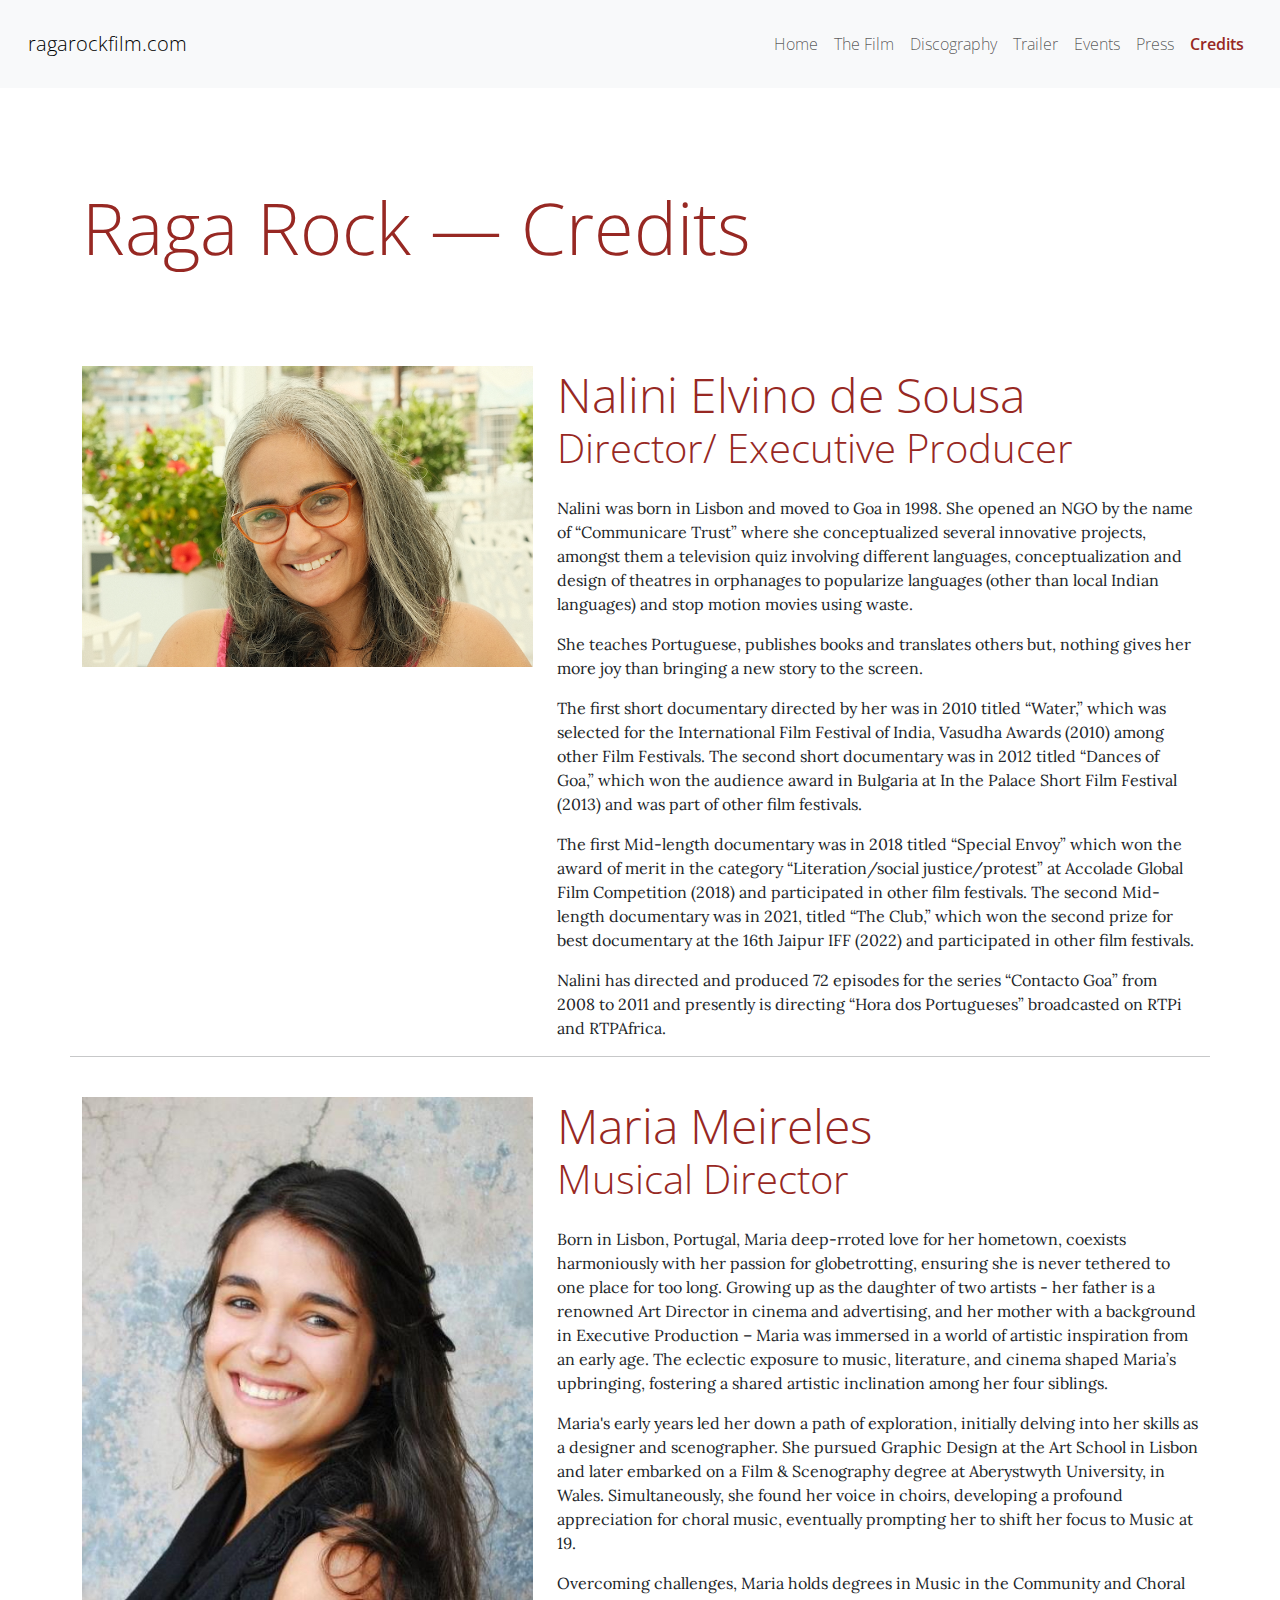
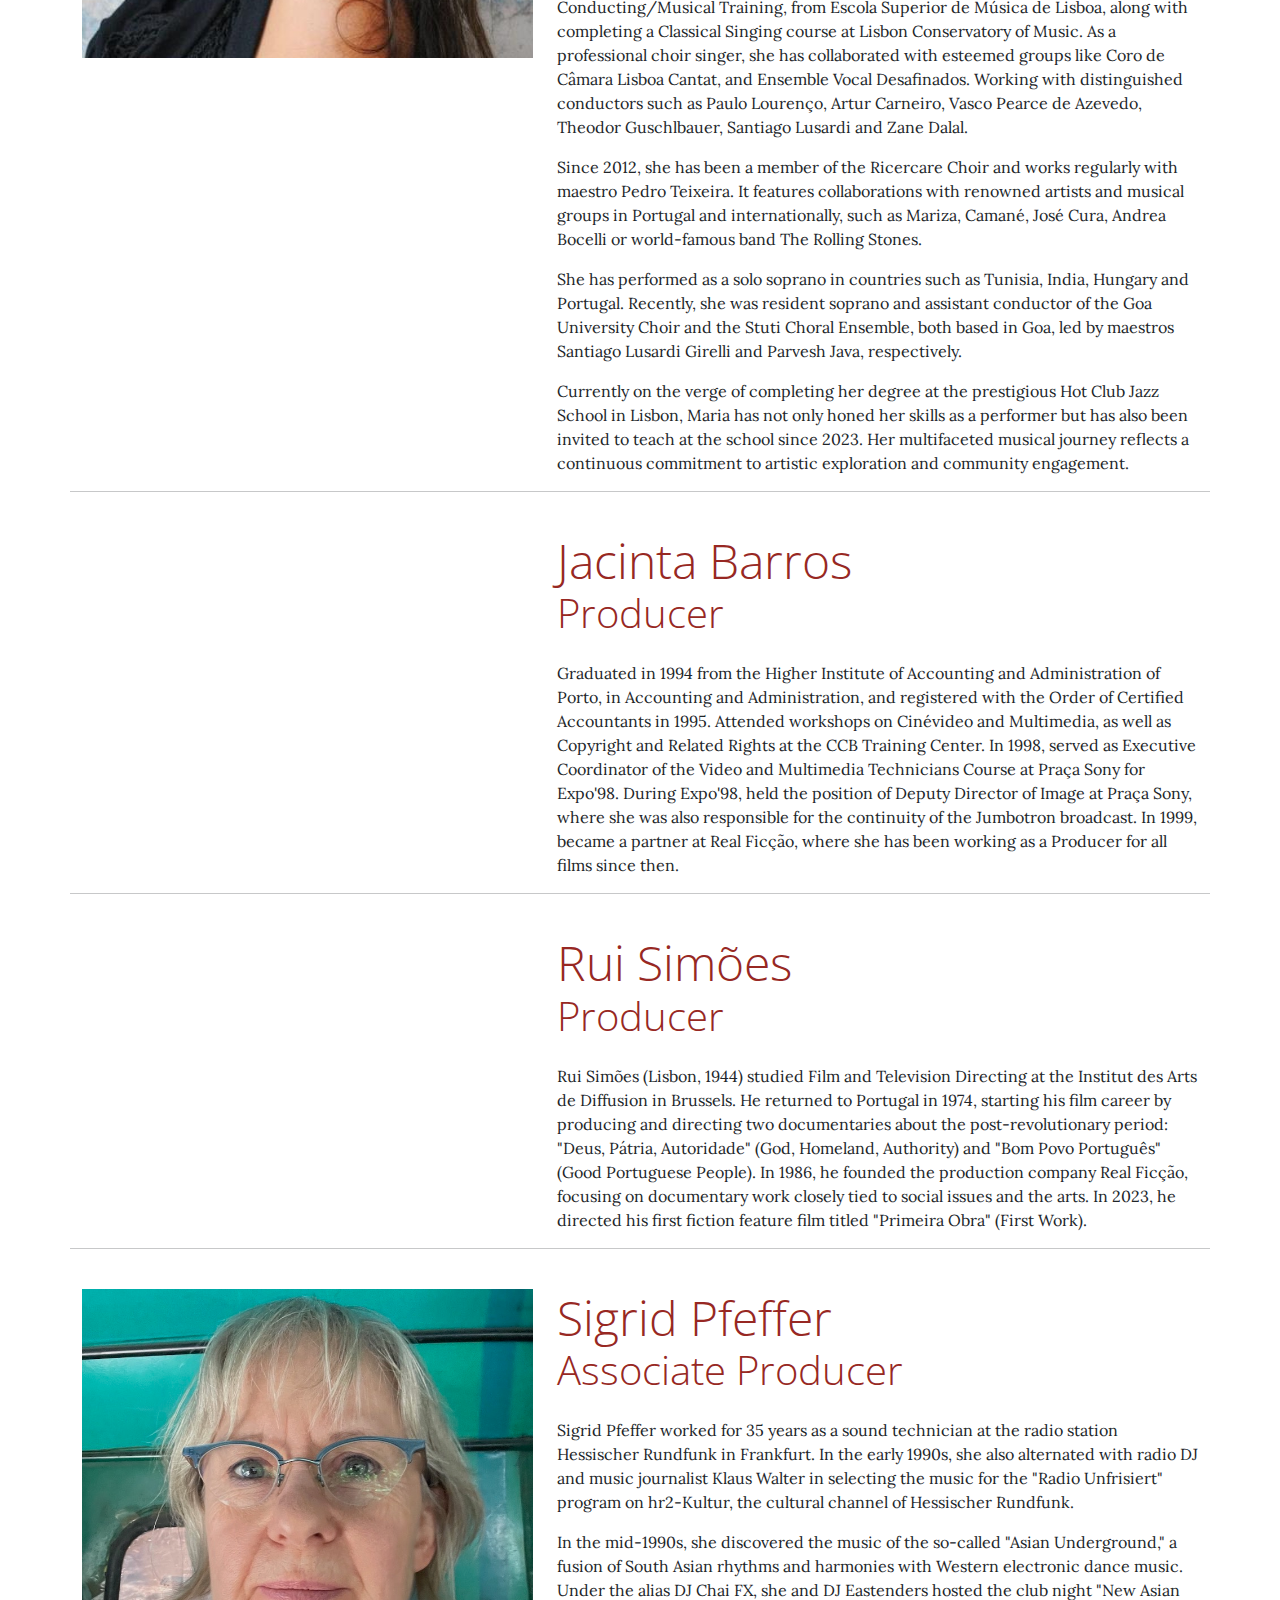
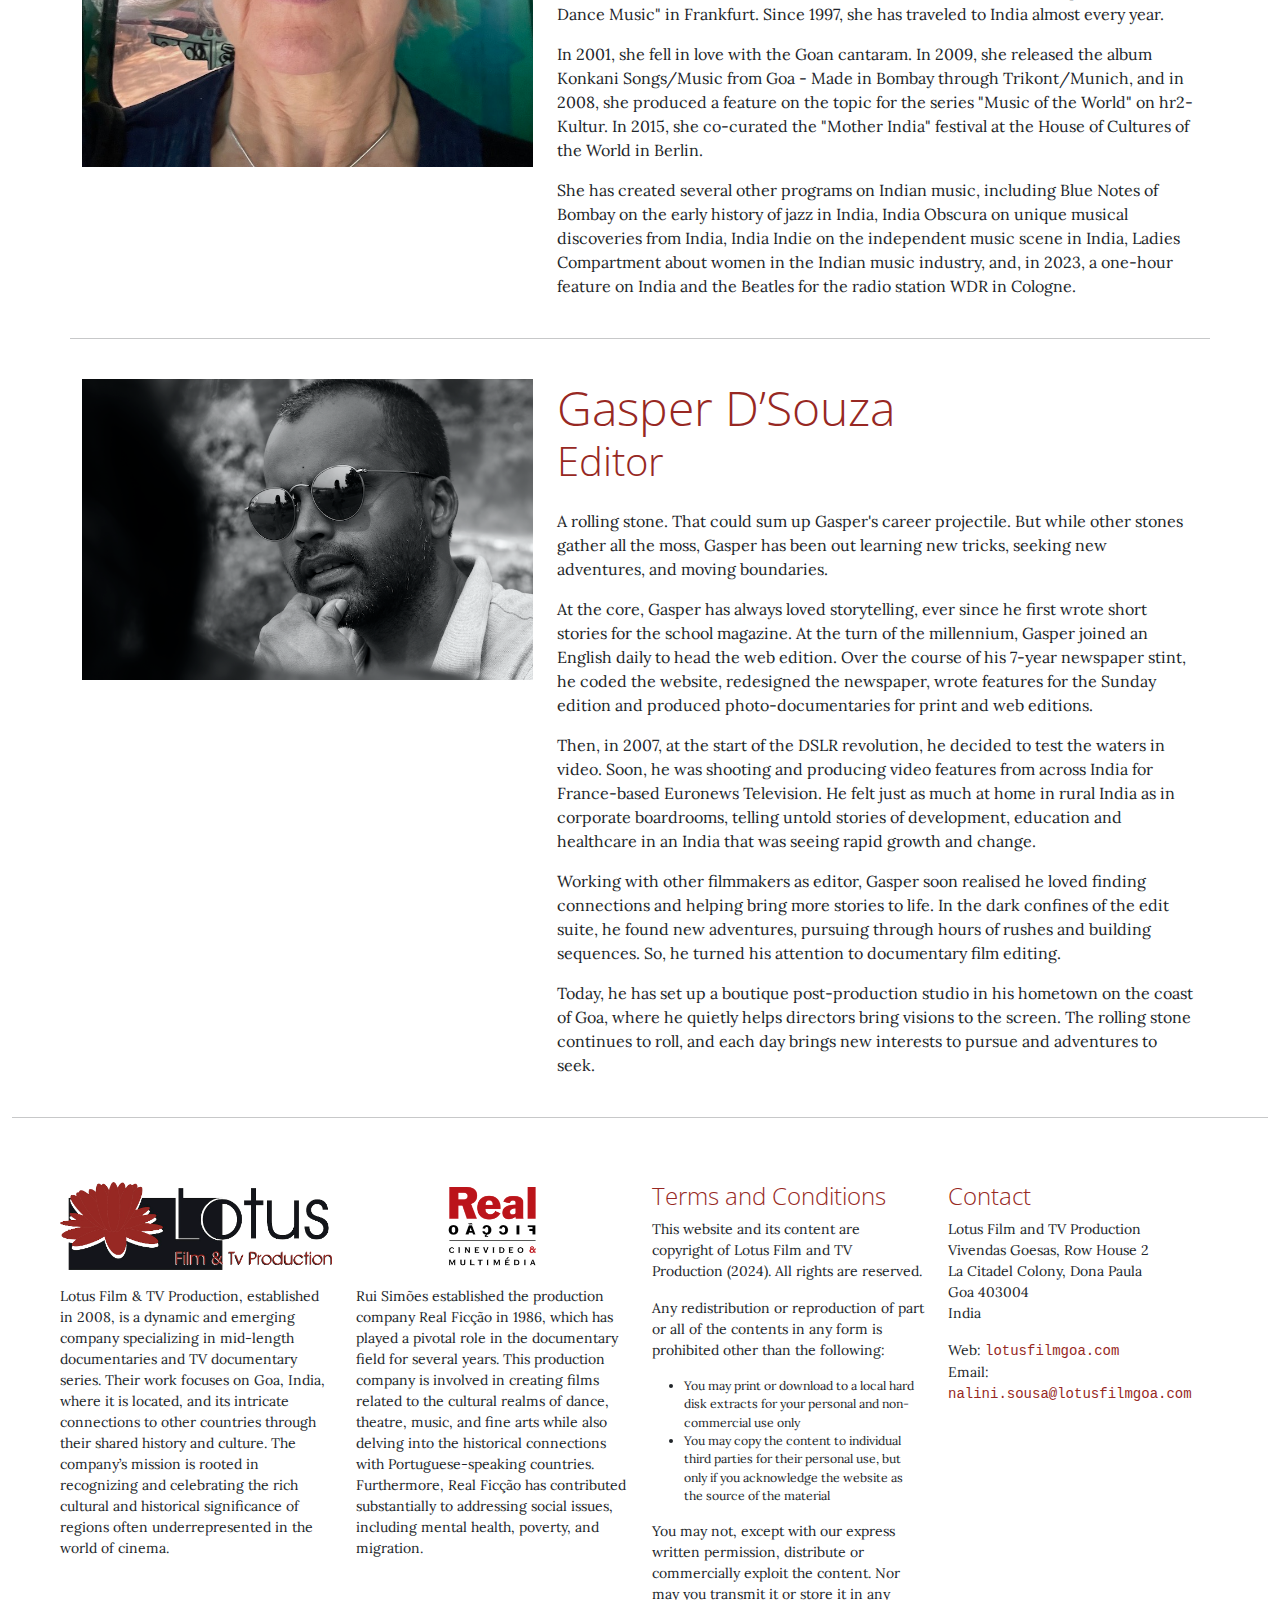
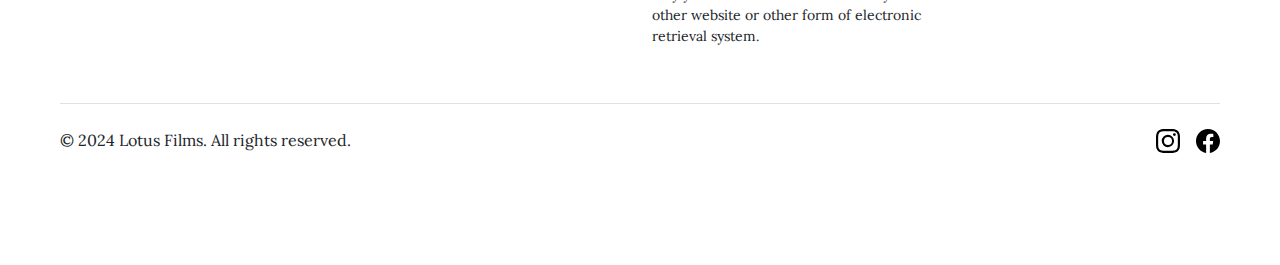
==== credits.html @ 9b689518 "Initial Commit" ====
<!doctype html>
<html lang="en" data-bs-theme="auto">
    <head>
        <meta charset="utf-8" />
        <meta name="viewport" content="width=device-width, initial-scale=1" />
        <meta name="description" content="" />
        <meta name="author" content="Lotus Films, Goa" />
        <title>Raga Rock | Raga Rock - Credits</title>
        <link href="css/bootstrap.min.css" rel="stylesheet" />
        <link rel="preconnect" href="https://fonts.googleapis.com" />
        <link rel="preconnect" href="https://fonts.gstatic.com" crossorigin />
        <link
            href="https://fonts.googleapis.com/css2?family=Bevan&family=EB+Garamond:ital,wght@0,400..800;1,400..800&family=Lora:ital,wght@0,400..700;1,400..700&family=Open+Sans:ital,wght@0,300..800;1,300..800&display=swap"
            rel="stylesheet"
        />
        <link href="css/fonts.css" rel="stylesheet" />
    </head>
    <body>
        <main>
            <nav class="navbar navbar-expand-lg bg-body-tertiary open-sans">
                <div class="container-fluid my-3 mx-3">
                    <a class="navbar-brand" href="#">ragarockfilm.com</a>
                    <button
                        class="navbar-toggler"
                        type="button"
                        data-bs-toggle="collapse"
                        data-bs-target="#navbarSupportedContent"
                        aria-controls="navbarSupportedContent"
                        aria-expanded="false"
                        aria-label="Toggle navigation"
                    >
                        <span class="navbar-toggler-icon"></span>
                    </button>
                    <div
                        class="collapse navbar-collapse"
                        id="navbarSupportedContent"
                    >
                        <ul class="navbar-nav ms-auto mb-2 mb-lg-0">
                            <li class="nav-item">
                                <a
                                    href="index.html"
                                    class="nav-link"
                                    aria-content="page"
                                    >Home</a
                                >
                            </li>
                            <li class="nav-item">
                                <a href="thefilm.html" class="nav-link"
                                    >The Film</a
                                >
                            </li>
                            <li class="nav-item">
                                <a href="discography.html" class="nav-link"
                                    >Discography</a
                                >
                            </li>

                            <li class="nav-item">
                                <a href="trailer.html" class="nav-link"
                                    >Trailer</a
                                >
                            </li>
                            <li class="nav-item">
                                <a href="events.html" class="nav-link"
                                    >Events</a
                                >
                            </li>
                            <li class="nav-item">
                                <a href="press.html" class="nav-link">Press</a>
                            </li>
                            <li class="nav-item">
                                <a href="credits.html" class="nav-link active"
                                    >Credits</a
                                >
                            </li>
                        </ul>
                    </div>
                </div>
            </nav>
            <div class="container">
                <div class="row py-5">
                    <div class="display-2 open-sans py-5">
                        Raga Rock &mdash; Credits
                    </div>
                </div>
                <div class="row mb-4">
                    <div class="col-md-5">
                        <img src="img/nalini.png" class="img-fluid w-100" />
                    </div>
                    <div class="col-md-7">
                        <div class="display-5 open-sans">
                            Nalini Elvino de Sousa
                        </div>
                        <div class="display-6 open-sans pb-4">
                            Director/ Executive Producer
                        </div>
                        <p>
                            Nalini was born in Lisbon and moved to Goa in 1998.
                            She opened an NGO by the name of “Communicare Trust”
                            where she conceptualized several innovative
                            projects, amongst them a television quiz involving
                            different languages, conceptualization and design of
                            theatres in orphanages to popularize languages
                            (other than local Indian languages) and stop motion
                            movies using waste. 
                        </p>
                        <p>
                            She teaches Portuguese, publishes books and
                            translates others but, nothing gives her more joy
                            than bringing a new story to the screen.
                        </p>
                        <p>
                            The first short documentary directed by her was in
                            2010 titled “Water,” which was selected for the
                            International Film Festival of India, Vasudha Awards
                            (2010) among other Film Festivals. The second short
                            documentary was in 2012 titled “Dances of Goa,”
                            which won the audience award in Bulgaria at In the
                            Palace Short Film Festival (2013) and was part of
                            other film festivals.
                        </p>
                        <p>
                            The first Mid-length documentary was in 2018 titled
                            “Special Envoy” which won the award of merit in the
                            category “Literation/social justice/protest” at
                            Accolade Global Film Competition (2018) and
                            participated in other film festivals. The second
                            Mid-length documentary was in 2021, titled “The
                            Club,” which won the second prize for best
                            documentary at the 16th Jaipur IFF (2022) and
                            participated in other film festivals.
                        </p>
                        <p>
                            Nalini has directed and produced 72 episodes for the
                            series “Contacto Goa” from 2008 to 2011 and
                            presently is directing “Hora dos Portugueses”
                            broadcasted on RTPi and RTPAfrica.
                        </p>
                    </div>
                    <hr />
                </div>
                <div class="row mb-4">
                    <div class="col-md-5">
                        <img src="img/maria.png" class="img-fluid w-100" />
                    </div>
                    <div class="col-md-7">
                        <div class="display-5 open-sans">Maria Meireles</div>
                        <div class="display-6 open-sans pb-4">
                            Musical Director
                        </div>
                        <p>
                            Born in Lisbon, Portugal, Maria deep-rroted love for
                            her hometown, coexists harmoniously with her passion
                            for globetrotting, ensuring she is never tethered to
                            one place for too long. Growing up as the daughter
                            of two artists - her father is a renowned Art
                            Director in cinema and advertising, and her mother
                            with a background in Executive Production – Maria
                            was immersed in a world of artistic inspiration from
                            an early age. The eclectic exposure to music,
                            literature, and cinema shaped Maria’s upbringing,
                            fostering a shared artistic inclination among her
                            four siblings.
                        </p>
                        <p>
                            Maria's early years led her down a path of
                            exploration, initially delving into her skills as a
                            designer and scenographer. She pursued Graphic
                            Design at the Art School in Lisbon and later
                            embarked on a Film & Scenography degree at
                            Aberystwyth University, in Wales. Simultaneously,
                            she found her voice in choirs, developing a profound
                            appreciation for choral music, eventually prompting
                            her to shift her focus to Music at 19.
                        </p>
                        <p>
                            Overcoming challenges, Maria holds degrees in Music
                            in the Community and Choral Conducting/Musical
                            Training, from Escola Superior de Música de Lisboa,
                            along with completing a Classical Singing course at
                            Lisbon Conservatory of Music. As a professional
                            choir singer, she has collaborated with esteemed
                            groups like Coro de Câmara Lisboa Cantat, and
                            Ensemble Vocal Desafinados. Working with
                            distinguished conductors such as Paulo Lourenço,
                            Artur Carneiro, Vasco Pearce de Azevedo, Theodor
                            Guschlbauer, Santiago Lusardi and Zane Dalal.
                        </p>
                        <p>
                            Since 2012, she has been a member of the Ricercare
                            Choir and works regularly with maestro Pedro
                            Teixeira. It features collaborations with renowned
                            artists and musical groups in Portugal and
                            internationally, such as Mariza, Camané, José Cura,
                            Andrea Bocelli or world-famous band The Rolling
                            Stones.
                        </p>
                        <p>
                            She has performed as a solo soprano in countries
                            such as Tunisia, India, Hungary and Portugal.
                            Recently, she was resident soprano and assistant
                            conductor of the Goa University Choir and the Stuti
                            Choral Ensemble, both based in Goa, led by maestros
                            Santiago Lusardi Girelli and Parvesh Java,
                            respectively.
                        </p>
                        <p>
                            Currently on the verge of completing her degree at
                            the prestigious Hot Club Jazz School in Lisbon,
                            Maria has not only honed her skills as a performer
                            but has also been invited to teach at the school
                            since 2023. Her multifaceted musical journey
                            reflects a continuous commitment to artistic
                            exploration and community engagement.
                        </p>
                    </div>
                    <hr />
                </div>
                <div class="row mb-4">
                    <div class="col-md-5"></div>
                    <div class="col-md-7">
                        <div class="display-5 open-sans">Jacinta Barros</div>
                        <div class="display-6 open-sans pb-4">Producer</div>
                        <p>
                            Graduated in 1994 from the Higher Institute of
                            Accounting and Administration of Porto, in
                            Accounting and Administration, and registered with
                            the Order of Certified Accountants in 1995. Attended
                            workshops on Cinévideo and Multimedia, as well as
                            Copyright and Related Rights at the CCB Training
                            Center. In 1998, served as Executive Coordinator of
                            the Video and Multimedia Technicians Course at Praça
                            Sony for Expo'98. During Expo'98, held the position
                            of Deputy Director of Image at Praça Sony, where she
                            was also responsible for the continuity of the
                            Jumbotron broadcast. In 1999, became a partner at
                            Real Ficção, where she has been working as a
                            Producer for all films since then.
                        </p>
                    </div>
                    <hr />
                </div>
                <div class="row mb-4">
                    <div class="col-md-5"></div>
                    <div class="col-md-7">
                        <div class="display-5 open-sans">Rui Simões</div>
                        <div class="display-6 open-sans pb-4">Producer</div>
                        <p>
                            Rui Simões (Lisbon, 1944) studied Film and
                            Television Directing at the Institut des Arts de
                            Diffusion in Brussels. He returned to Portugal in
                            1974, starting his film career by producing and
                            directing two documentaries about the
                            post-revolutionary period: "Deus, Pátria,
                            Autoridade" (God, Homeland, Authority) and "Bom Povo
                            Português" (Good Portuguese People). In 1986, he
                            founded the production company Real Ficção, focusing
                            on documentary work closely tied to social issues
                            and the arts. In 2023, he directed his first fiction
                            feature film titled "Primeira Obra" (First Work).
                        </p>
                    </div>
                    <hr />
                </div>
                <div class="row mb-4">
                    <div class="col-md-5">
                        <img src="img/sigrid.jpg" class="img-fluid w-100" />
                    </div>
                    <div class="col-md-7">
                        <div class="display-5 open-sans">Sigrid Pfeffer</div>
                        <div class="display-6 open-sans pb-4">
                            Associate Producer
                        </div>
                        <p>
                            Sigrid Pfeffer worked for 35 years as a sound
                            technician at the radio station Hessischer Rundfunk
                            in Frankfurt. In the early 1990s, she also
                            alternated with radio DJ and music journalist Klaus
                            Walter in selecting the music for the &quot;Radio
                            Unfrisiert&quot; program on hr2-Kultur, the cultural
                            channel of Hessischer Rundfunk.
                        </p>
                        <p>
                            In the mid-1990s, she discovered the music of the
                            so-called &quot;Asian Underground,&quot; a fusion of
                            South Asian rhythms and harmonies with Western
                            electronic dance music. Under the alias DJ Chai FX,
                            she and DJ Eastenders hosted the club night
                            &quot;New Asian Dance Music&quot; in Frankfurt.
                            Since 1997, she has traveled to India almost every
                            year.
                        </p>
                        <p>
                            In 2001, she fell in love with the Goan cantaram. In
                            2009, she released the album Konkani Songs/Music
                            from Goa - Made in Bombay through Trikont/Munich,
                            and in 2008, she produced a feature on the topic for
                            the series &quot;Music of the World&quot; on
                            hr2-Kultur. In 2015, she co-curated the &quot;Mother
                            India&quot; festival at the House of Cultures of the
                            World in Berlin.
                        </p>
                        <p>
                            She has created several other programs on Indian
                            music, including Blue Notes of Bombay on the early
                            history of jazz in India, India Obscura on unique
                            musical discoveries from India, India Indie on the
                            independent music scene in India, Ladies Compartment
                            about women in the Indian music industry, and, in
                            2023, a one-hour feature on India and the Beatles
                            for the radio station WDR in Cologne.
                        </p>
                    </div>
                    <hr class="mt-4" />
                </div>
                <div class="row mb-4">
                    <div class="col-md-5">
                        <img src="img/gasper.png" class="img-fluid w-100" />
                    </div>
                    <div class="col-md-7">
                        <div class="display-5 open-sans">Gasper D’Souza</div>
                        <div class="display-6 open-sans pb-4">Editor</div>
                        <p>
                            A rolling stone. That could sum up Gasper's career
                            projectile. But while other stones gather all the
                            moss, Gasper has been out learning new tricks,
                            seeking new adventures, and moving boundaries.
                        </p>
                        <p>
                            At the core, Gasper has always loved storytelling,
                            ever since he first wrote short stories for the
                            school magazine. At the turn of the millennium,
                            Gasper joined an English daily to head the web
                            edition. Over the course of his 7-year newspaper
                            stint, he coded the website, redesigned the
                            newspaper, wrote features for the Sunday edition and
                            produced photo-documentaries for print and web
                            editions.
                        </p>
                        <p>
                            Then, in 2007, at the start of the DSLR revolution,
                            he decided to test the waters in video. Soon, he was
                            shooting and producing video features from across
                            India for France-based Euronews Television. He felt
                            just as much at home in rural India as in corporate
                            boardrooms, telling untold stories of development,
                            education and healthcare in an India that was seeing
                            rapid growth and change.
                        </p>
                        <p>
                            Working with other filmmakers as editor, Gasper soon
                            realised he loved finding connections and helping
                            bring more stories to life. In the dark confines of
                            the edit suite, he found new adventures, pursuing
                            through hours of rushes and building sequences. So,
                            he turned his attention to documentary film editing.
                        </p>
                        <p>
                            Today, he has set up a boutique post-production
                            studio in his hometown on the coast of Goa, where he
                            quietly helps directors bring visions to the screen.
                            The rolling stone continues to roll, and each day
                            brings new interests to pursue and adventures to
                            seek.
                        </p>
                    </div>
                </div>
            </div>
            <div class="container-fluid">
                <hr />
                <footer class="py-5 px-5">
                    <div class="row small">
                        <div class="col-md-3 mb-3">
                            <img
                                class="img-fluid w-100 mb-3"
                                src="img/lotus-logo.png"
                            />
                            <p class="lora">
                                Lotus Film & TV Production, established in 2008,
                                is a dynamic and emerging company specializing
                                in mid-length documentaries and TV documentary
                                series. Their work focuses on Goa, India, where
                                it is located, and its intricate connections to
                                other countries through their shared history and
                                culture. The company’s mission is rooted in
                                recognizing and celebrating the rich cultural
                                and historical significance of regions often
                                underrepresented in the world of cinema.
                            </p>
                        </div>
                        <div class="col-md-3 mb-3">
                            <img
                                class="img-fluid w-100 mb-3"
                                src="img/realficcao.png"
                            />
                            <p class="lora">
                                Rui Simões established the production company
                                Real Ficção in 1986, which has played a pivotal
                                role in the documentary field for several years.
                                This production company is involved in creating
                                films related to the cultural realms of dance,
                                theatre, music, and fine arts while also delving
                                into the historical connections with
                                Portuguese-speaking countries. Furthermore, Real
                                Ficção has contributed substantially to
                                addressing social issues, including mental
                                health, poverty, and migration.
                            </p>
                        </div>
                        <div class="col-md-3 mb-3">
                            <h4 class="open-sans">Terms and Conditions</h4>
                            <p>
                                This website and its content are copyright of
                                Lotus Film and TV Production (2024). All rights
                                are reserved.
                            </p>
                            <p>
                                Any redistribution or reproduction of part or
                                all of the contents in any form is prohibited
                                other than the following:
                            </p>
                            <ul class="lora small">
                                <li>
                                    You may print or download to a local hard
                                    disk extracts for your personal and
                                    non-commercial use only
                                </li>
                                <li>
                                    You may copy the content to individual third
                                    parties for their personal use, but only if
                                    you acknowledge the website as the source of
                                    the material
                                </li>
                            </ul>
                            <p>
                                You may not, except with our express written
                                permission, distribute or commercially exploit
                                the content. Nor may you transmit it or store it
                                in any other website or other form of electronic
                                retrieval system.
                            </p>
                        </div>
                        <div class="col-md-3 mb-3">
                            <h4 class="open-sans">Contact</h4>
                            <p>
                                Lotus Film and TV Production<br />
                                Vivendas Goesas, Row House 2<br />
                                La Citadel Colony, Dona Paula<br />
                                Goa 403004<br />
                                India
                            </p>
                            <p>
                                Web:
                                <a
                                    href="https://lotusfilmgoa.com"
                                    target="_blank"
                                >
                                    <tt>lotusfilmgoa.com</tt> </a
                                ><br />
                                Email:
                                <a
                                    href="mailto:nalini.sousa@lotusfilmgoa.com"
                                    target="_blank"
                                    ><tt>nalini.sousa@lotusfilmgoa.com</tt></a
                                >
                            </p>
                        </div>
                    </div>

                    <div
                        class="d-flex flex-column flex-sm-row justify-content-between py-4 my-4 border-top"
                    >
                        <svg xmlns="http://www.w3.org/2000/svg" class="d-none">
                            <symbol id="bootstrap" viewBox="0 0 118 94">
                                <title>Bootstrap</title>
                                <path
                                    fill-rule="evenodd"
                                    clip-rule="evenodd"
                                    d="M24.509 0c-6.733 0-11.715 5.893-11.492 12.284.214 6.14-.064 14.092-2.066 20.577C8.943 39.365 5.547 43.485 0 44.014v5.972c5.547.529 8.943 4.649 10.951 11.153 2.002 6.485 2.28 14.437 2.066 20.577C12.794 88.106 17.776 94 24.51 94H93.5c6.733 0 11.714-5.893 11.491-12.284-.214-6.14.064-14.092 2.066-20.577 2.009-6.504 5.396-10.624 10.943-11.153v-5.972c-5.547-.529-8.934-4.649-10.943-11.153-2.002-6.484-2.28-14.437-2.066-20.577C105.214 5.894 100.233 0 93.5 0H24.508zM80 57.863C80 66.663 73.436 72 62.543 72H44a2 2 0 01-2-2V24a2 2 0 012-2h18.437c9.083 0 15.044 4.92 15.044 12.474 0 5.302-4.01 10.049-9.119 10.88v.277C75.317 46.394 80 51.21 80 57.863zM60.521 28.34H49.948v14.934h8.905c6.884 0 10.68-2.772 10.68-7.727 0-4.643-3.264-7.207-9.012-7.207zM49.948 49.2v16.458H60.91c7.167 0 10.964-2.876 10.964-8.281 0-5.406-3.903-8.178-11.425-8.178H49.948z"
                                ></path>
                            </symbol>
                            <symbol id="facebook" viewBox="0 0 16 16">
                                <path
                                    d="M16 8.049c0-4.446-3.582-8.05-8-8.05C3.58 0-.002 3.603-.002 8.05c0 4.017 2.926 7.347 6.75 7.951v-5.625h-2.03V8.05H6.75V6.275c0-2.017 1.195-3.131 3.022-3.131.876 0 1.791.157 1.791.157v1.98h-1.009c-.993 0-1.303.621-1.303 1.258v1.51h2.218l-.354 2.326H9.25V16c3.824-.604 6.75-3.934 6.75-7.951z"
                                />
                            </symbol>
                            <symbol id="instagram" viewBox="0 0 16 16">
                                <path
                                    d="M8 0C5.829 0 5.556.01 4.703.048 3.85.088 3.269.222 2.76.42a3.917 3.917 0 0 0-1.417.923A3.927 3.927 0 0 0 .42 2.76C.222 3.268.087 3.85.048 4.7.01 5.555 0 5.827 0 8.001c0 2.172.01 2.444.048 3.297.04.852.174 1.433.372 1.942.205.526.478.972.923 1.417.444.445.89.719 1.416.923.51.198 1.09.333 1.942.372C5.555 15.99 5.827 16 8 16s2.444-.01 3.298-.048c.851-.04 1.434-.174 1.943-.372a3.916 3.916 0 0 0 1.416-.923c.445-.445.718-.891.923-1.417.197-.509.332-1.09.372-1.942C15.99 10.445 16 10.173 16 8s-.01-2.445-.048-3.299c-.04-.851-.175-1.433-.372-1.941a3.926 3.926 0 0 0-.923-1.417A3.911 3.911 0 0 0 13.24.42c-.51-.198-1.092-.333-1.943-.372C10.443.01 10.172 0 7.998 0h.003zm-.717 1.442h.718c2.136 0 2.389.007 3.232.046.78.035 1.204.166 1.486.275.373.145.64.319.92.599.28.28.453.546.598.92.11.281.24.705.275 1.485.039.843.047 1.096.047 3.231s-.008 2.389-.047 3.232c-.035.78-.166 1.203-.275 1.485a2.47 2.47 0 0 1-.599.919c-.28.28-.546.453-.92.598-.28.11-.704.24-1.485.276-.843.038-1.096.047-3.232.047s-2.39-.009-3.233-.047c-.78-.036-1.203-.166-1.485-.276a2.478 2.478 0 0 1-.92-.598 2.48 2.48 0 0 1-.6-.92c-.109-.281-.24-.705-.275-1.485-.038-.843-.046-1.096-.046-3.233 0-2.136.008-2.388.046-3.231.036-.78.166-1.204.276-1.486.145-.373.319-.64.599-.92.28-.28.546-.453.92-.598.282-.11.705-.24 1.485-.276.738-.034 1.024-.044 2.515-.045v.002zm4.988 1.328a.96.96 0 1 0 0 1.92.96.96 0 0 0 0-1.92zm-4.27 1.122a4.109 4.109 0 1 0 0 8.217 4.109 4.109 0 0 0 0-8.217zm0 1.441a2.667 2.667 0 1 1 0 5.334 2.667 2.667 0 0 1 0-5.334z"
                                />
                            </symbol>
                        </svg>
                        <p>&copy; 2024 Lotus Films. All rights reserved.</p>
                        <ul class="list-unstyled d-flex">
                            <li class="ms-3">
                                <a class="link-body-emphasis" href="#"
                                    ><svg class="bi" width="24" height="24">
                                        <use xlink:href="#instagram" /></svg
                                ></a>
                            </li>
                            <li class="ms-3">
                                <a class="link-body-emphasis" href="#"
                                    ><svg class="bi" width="24" height="24">
                                        <use xlink:href="#facebook" /></svg
                                ></a>
                            </li>
                        </ul>
                    </div>
                </footer>
            </div>
        </main>
        <script src="js/bootstrap.bundle.min.js"></script>
    </body>
</html>
---- css/fonts.css ----
.bevan {
	font-family: "Bevan", serif;
	font-weight: 400;
	font-size: 80px;
	font-style: normal;
	color: #972823;
}

.open-sans {
	font-family: "Open Sans", sans-serif;
	font-optical-sizing: auto;
	font-weight: 300;
	font-style: normal;
	font-variation-settings: "wdth" 100;
}

.lora {
	font-family: "Lora", serif;
	font-optical-sizing: auto;
	font-weight: 400;
	font-style: normal;
}

p {
	font-family: "Lora", serif;
	font-optical-sizing: auto;
	font-weight: 400;
	font-style: normal;
}

.display-1, .display-2, .display-3, .display-4, .display-5, .display-6, h5.open-sans, h4.open-sans {
	color: #972823;
}

.navbar-nav li.nav-item a.active {
	color: #972823;
	font-weight: 600;
}

p a {
	text-decoration: none;
	color: #972823;
}
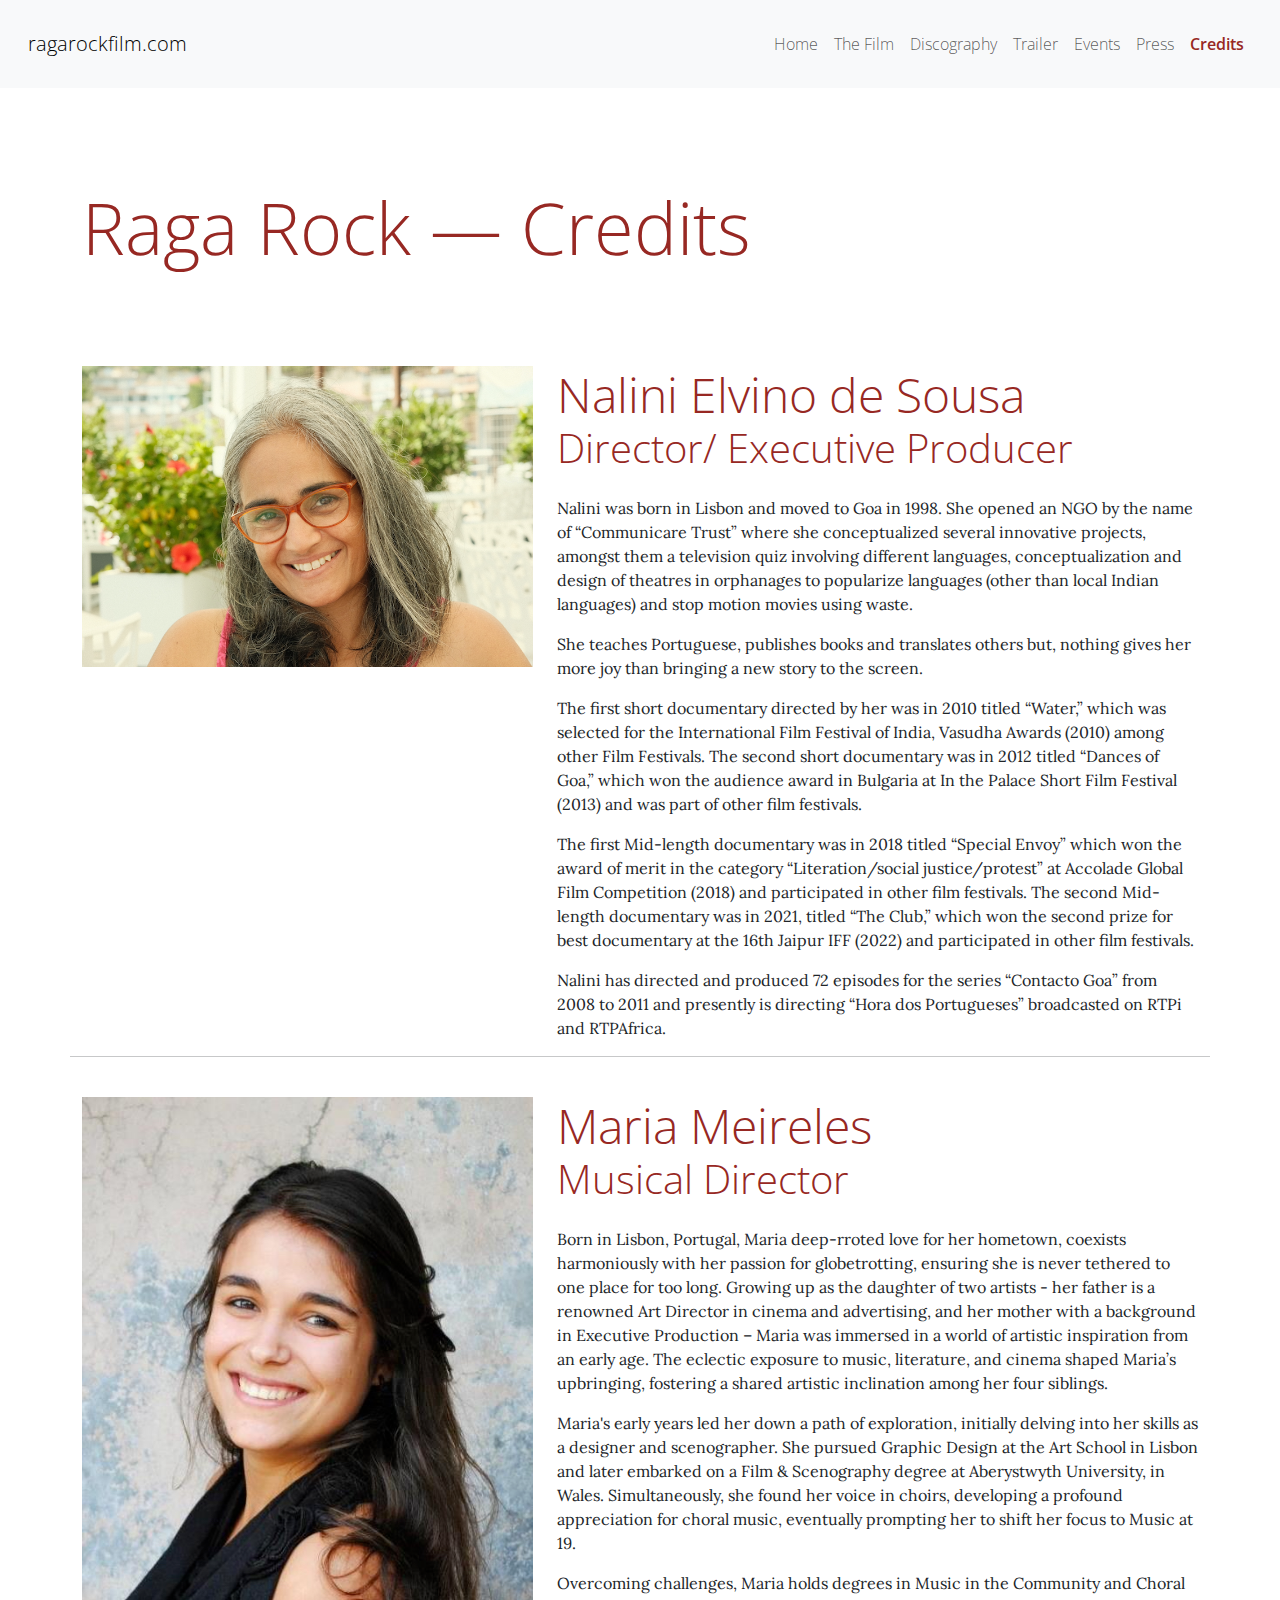
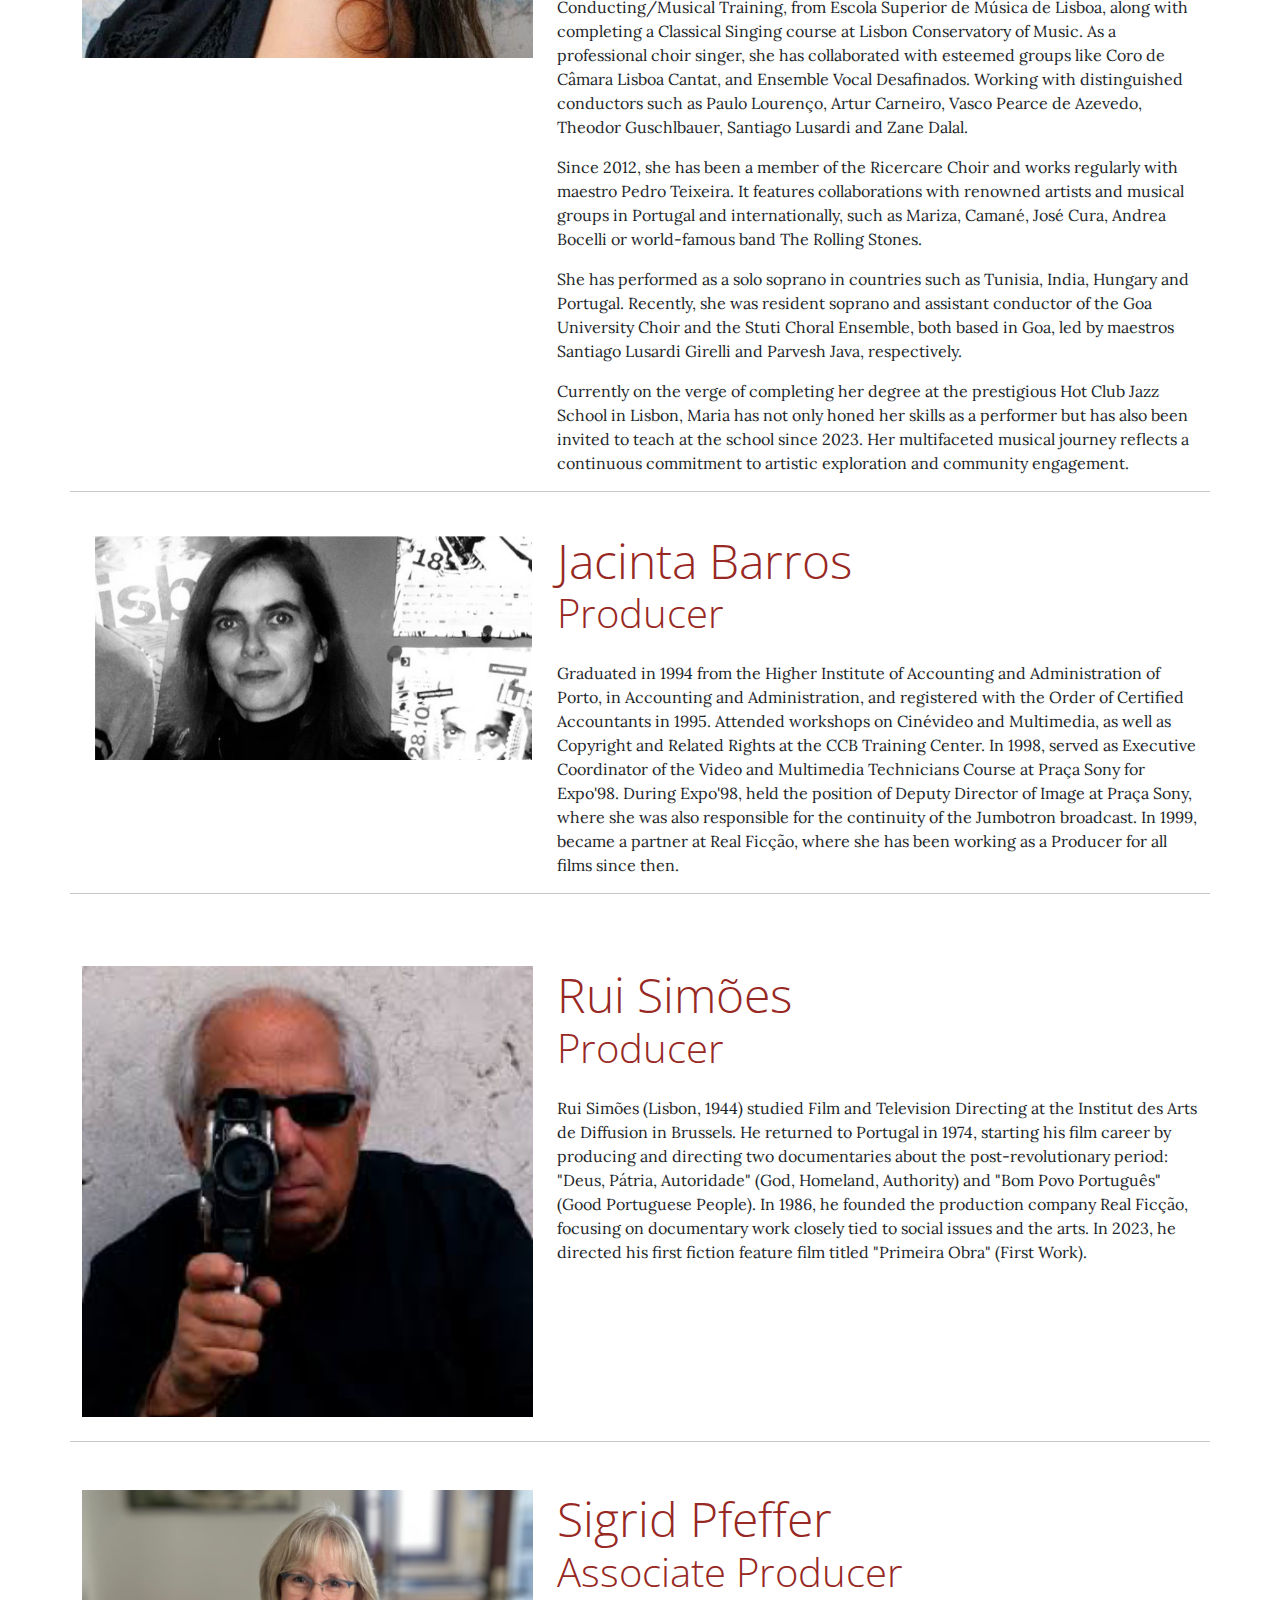
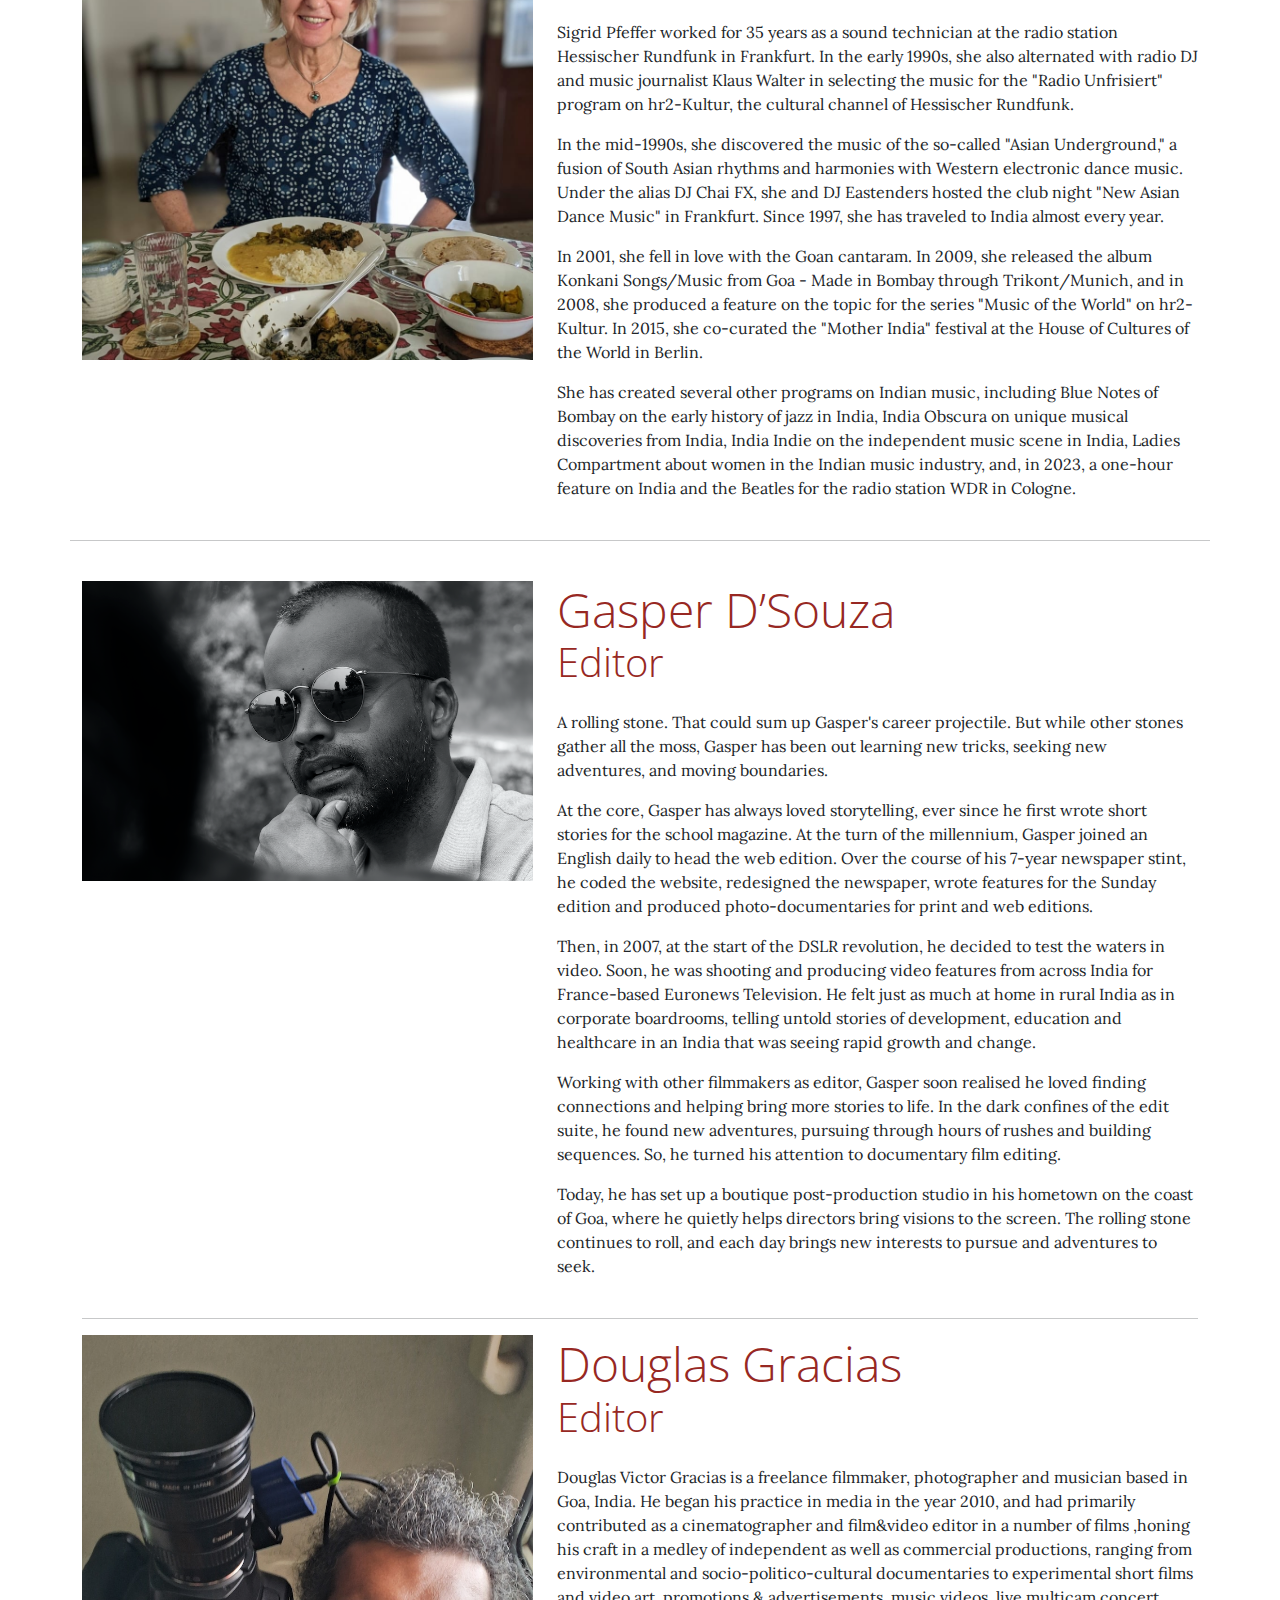
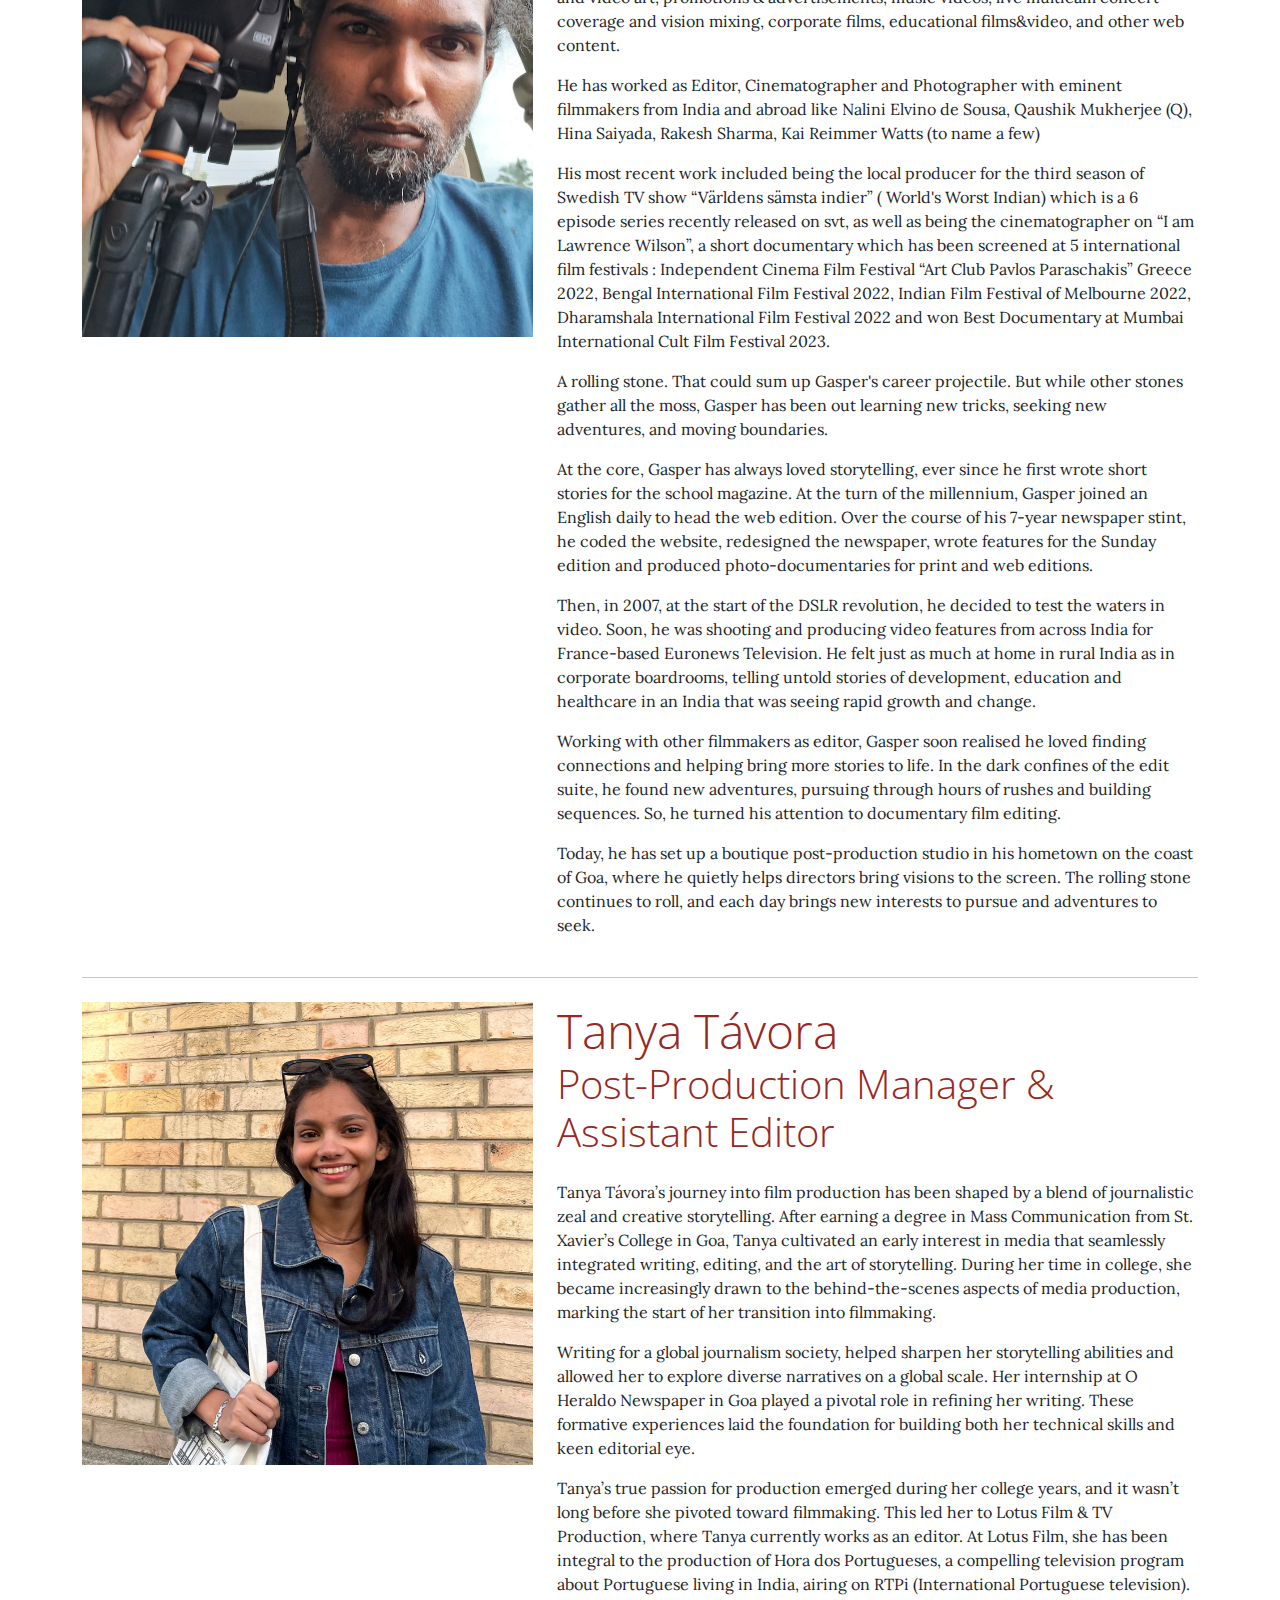
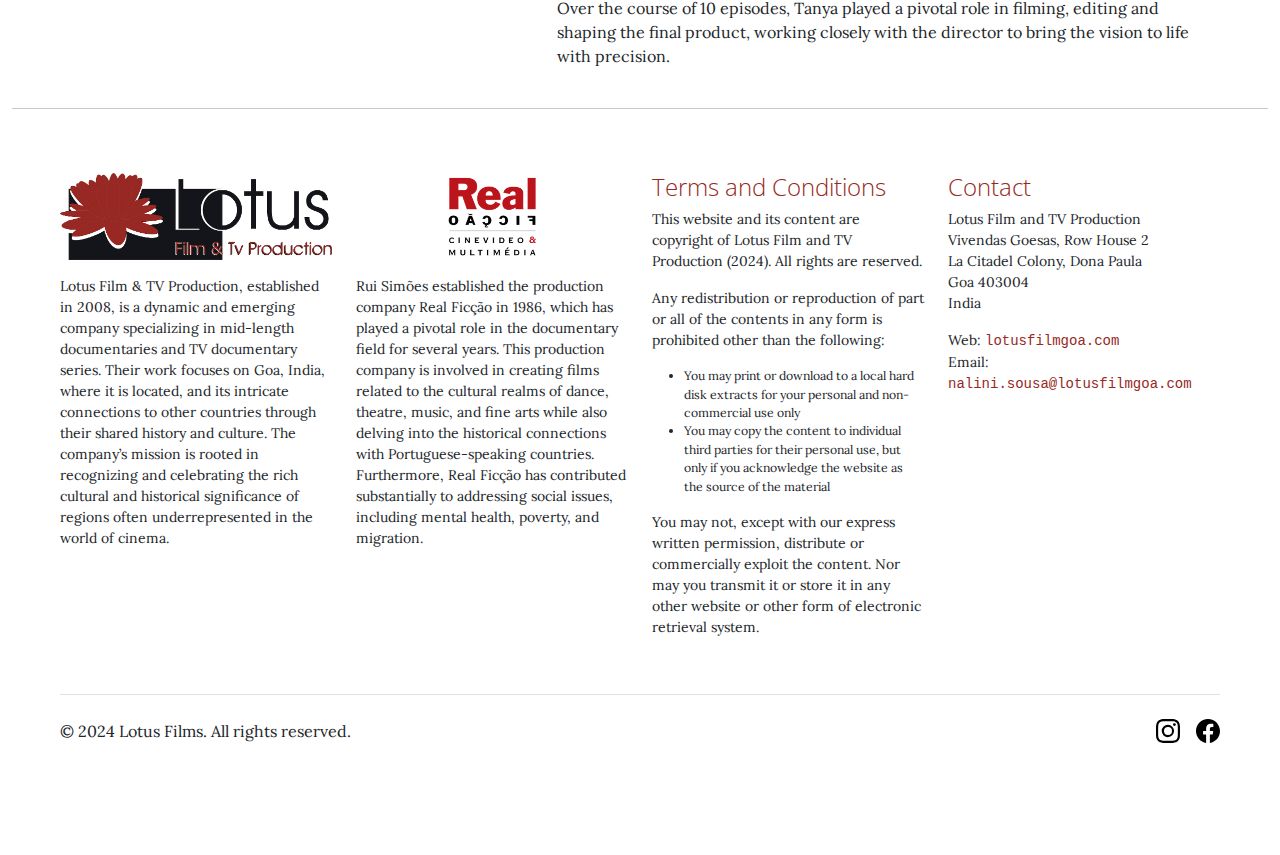
==== commit deb8e58b: "Updated bios and images in credits" ====
--- a/credits.html
+++ b/credits.html
@@ -1,514 +1,422 @@
-<!doctype html>
+<!DOCTYPE html>
 <html lang="en" data-bs-theme="auto">
-    <head>
-        <meta charset="utf-8" />
-        <meta name="viewport" content="width=device-width, initial-scale=1" />
-        <meta name="description" content="" />
-        <meta name="author" content="Lotus Films, Goa" />
-        <title>Raga Rock | Raga Rock - Credits</title>
-        <link href="css/bootstrap.min.css" rel="stylesheet" />
-        <link rel="preconnect" href="https://fonts.googleapis.com" />
-        <link rel="preconnect" href="https://fonts.gstatic.com" crossorigin />
-        <link
-            href="https://fonts.googleapis.com/css2?family=Bevan&family=EB+Garamond:ital,wght@0,400..800;1,400..800&family=Lora:ital,wght@0,400..700;1,400..700&family=Open+Sans:ital,wght@0,300..800;1,300..800&display=swap"
-            rel="stylesheet"
-        />
-        <link href="css/fonts.css" rel="stylesheet" />
-    </head>
-    <body>
-        <main>
-            <nav class="navbar navbar-expand-lg bg-body-tertiary open-sans">
-                <div class="container-fluid my-3 mx-3">
-                    <a class="navbar-brand" href="#">ragarockfilm.com</a>
-                    <button
-                        class="navbar-toggler"
-                        type="button"
-                        data-bs-toggle="collapse"
-                        data-bs-target="#navbarSupportedContent"
-                        aria-controls="navbarSupportedContent"
-                        aria-expanded="false"
-                        aria-label="Toggle navigation"
-                    >
-                        <span class="navbar-toggler-icon"></span>
-                    </button>
-                    <div
-                        class="collapse navbar-collapse"
-                        id="navbarSupportedContent"
-                    >
-                        <ul class="navbar-nav ms-auto mb-2 mb-lg-0">
-                            <li class="nav-item">
-                                <a
-                                    href="index.html"
-                                    class="nav-link"
-                                    aria-content="page"
-                                    >Home</a
-                                >
-                            </li>
-                            <li class="nav-item">
-                                <a href="thefilm.html" class="nav-link"
-                                    >The Film</a
-                                >
-                            </li>
-                            <li class="nav-item">
-                                <a href="discography.html" class="nav-link"
-                                    >Discography</a
-                                >
-                            </li>
+	<head>
+		<meta charset="utf-8" />
+		<meta name="viewport" content="width=device-width, initial-scale=1" />
+		<meta name="description" content="" />
+		<meta name="author" content="Lotus Films, Goa" />
+		<title>Raga Rock | Raga Rock - Credits</title>
+		<link href="css/bootstrap.min.css" rel="stylesheet" />
+		<link rel="preconnect" href="https://fonts.googleapis.com" />
+		<link rel="preconnect" href="https://fonts.gstatic.com" crossorigin />
+		<link
+			href="https://fonts.googleapis.com/css2?family=Bevan&family=EB+Garamond:ital,wght@0,400..800;1,400..800&family=Lora:ital,wght@0,400..700;1,400..700&family=Open+Sans:ital,wght@0,300..800;1,300..800&display=swap"
+			rel="stylesheet"
+		/>
+		<link href="css/fonts.css" rel="stylesheet" />
+	</head>
+	<body>
+		<main>
+			<nav class="navbar navbar-expand-lg bg-body-tertiary open-sans">
+				<div class="container-fluid my-3 mx-3">
+					<a class="navbar-brand" href="#">ragarockfilm.com</a>
+					<button
+						class="navbar-toggler"
+						type="button"
+						data-bs-toggle="collapse"
+						data-bs-target="#navbarSupportedContent"
+						aria-controls="navbarSupportedContent"
+						aria-expanded="false"
+						aria-label="Toggle navigation"
+					>
+						<span class="navbar-toggler-icon"></span>
+					</button>
+					<div class="collapse navbar-collapse" id="navbarSupportedContent">
+						<ul class="navbar-nav ms-auto mb-2 mb-lg-0">
+							<li class="nav-item">
+								<a href="index.html" class="nav-link" aria-content="page">Home</a>
+							</li>
+							<li class="nav-item">
+								<a href="thefilm.html" class="nav-link">The Film</a>
+							</li>
+							<li class="nav-item">
+								<a href="discography.html" class="nav-link">Discography</a>
+							</li>
 
-                            <li class="nav-item">
-                                <a href="trailer.html" class="nav-link"
-                                    >Trailer</a
-                                >
-                            </li>
-                            <li class="nav-item">
-                                <a href="events.html" class="nav-link"
-                                    >Events</a
-                                >
-                            </li>
-                            <li class="nav-item">
-                                <a href="press.html" class="nav-link">Press</a>
-                            </li>
-                            <li class="nav-item">
-                                <a href="credits.html" class="nav-link active"
-                                    >Credits</a
-                                >
-                            </li>
-                        </ul>
-                    </div>
-                </div>
-            </nav>
-            <div class="container">
-                <div class="row py-5">
-                    <div class="display-2 open-sans py-5">
-                        Raga Rock &mdash; Credits
-                    </div>
-                </div>
-                <div class="row mb-4">
-                    <div class="col-md-5">
-                        <img src="img/nalini.png" class="img-fluid w-100" />
-                    </div>
-                    <div class="col-md-7">
-                        <div class="display-5 open-sans">
-                            Nalini Elvino de Sousa
-                        </div>
-                        <div class="display-6 open-sans pb-4">
-                            Director/ Executive Producer
-                        </div>
-                        <p>
-                            Nalini was born in Lisbon and moved to Goa in 1998.
-                            She opened an NGO by the name of “Communicare Trust”
-                            where she conceptualized several innovative
-                            projects, amongst them a television quiz involving
-                            different languages, conceptualization and design of
-                            theatres in orphanages to popularize languages
-                            (other than local Indian languages) and stop motion
-                            movies using waste. 
-                        </p>
-                        <p>
-                            She teaches Portuguese, publishes books and
-                            translates others but, nothing gives her more joy
-                            than bringing a new story to the screen.
-                        </p>
-                        <p>
-                            The first short documentary directed by her was in
-                            2010 titled “Water,” which was selected for the
-                            International Film Festival of India, Vasudha Awards
-                            (2010) among other Film Festivals. The second short
-                            documentary was in 2012 titled “Dances of Goa,”
-                            which won the audience award in Bulgaria at In the
-                            Palace Short Film Festival (2013) and was part of
-                            other film festivals.
-                        </p>
-                        <p>
-                            The first Mid-length documentary was in 2018 titled
-                            “Special Envoy” which won the award of merit in the
-                            category “Literation/social justice/protest” at
-                            Accolade Global Film Competition (2018) and
-                            participated in other film festivals. The second
-                            Mid-length documentary was in 2021, titled “The
-                            Club,” which won the second prize for best
-                            documentary at the 16th Jaipur IFF (2022) and
-                            participated in other film festivals.
-                        </p>
-                        <p>
-                            Nalini has directed and produced 72 episodes for the
-                            series “Contacto Goa” from 2008 to 2011 and
-                            presently is directing “Hora dos Portugueses”
-                            broadcasted on RTPi and RTPAfrica.
-                        </p>
-                    </div>
-                    <hr />
-                </div>
-                <div class="row mb-4">
-                    <div class="col-md-5">
-                        <img src="img/maria.png" class="img-fluid w-100" />
-                    </div>
-                    <div class="col-md-7">
-                        <div class="display-5 open-sans">Maria Meireles</div>
-                        <div class="display-6 open-sans pb-4">
-                            Musical Director
-                        </div>
-                        <p>
-                            Born in Lisbon, Portugal, Maria deep-rroted love for
-                            her hometown, coexists harmoniously with her passion
-                            for globetrotting, ensuring she is never tethered to
-                            one place for too long. Growing up as the daughter
-                            of two artists - her father is a renowned Art
-                            Director in cinema and advertising, and her mother
-                            with a background in Executive Production – Maria
-                            was immersed in a world of artistic inspiration from
-                            an early age. The eclectic exposure to music,
-                            literature, and cinema shaped Maria’s upbringing,
-                            fostering a shared artistic inclination among her
-                            four siblings.
-                        </p>
-                        <p>
-                            Maria's early years led her down a path of
-                            exploration, initially delving into her skills as a
-                            designer and scenographer. She pursued Graphic
-                            Design at the Art School in Lisbon and later
-                            embarked on a Film & Scenography degree at
-                            Aberystwyth University, in Wales. Simultaneously,
-                            she found her voice in choirs, developing a profound
-                            appreciation for choral music, eventually prompting
-                            her to shift her focus to Music at 19.
-                        </p>
-                        <p>
-                            Overcoming challenges, Maria holds degrees in Music
-                            in the Community and Choral Conducting/Musical
-                            Training, from Escola Superior de Música de Lisboa,
-                            along with completing a Classical Singing course at
-                            Lisbon Conservatory of Music. As a professional
-                            choir singer, she has collaborated with esteemed
-                            groups like Coro de Câmara Lisboa Cantat, and
-                            Ensemble Vocal Desafinados. Working with
-                            distinguished conductors such as Paulo Lourenço,
-                            Artur Carneiro, Vasco Pearce de Azevedo, Theodor
-                            Guschlbauer, Santiago Lusardi and Zane Dalal.
-                        </p>
-                        <p>
-                            Since 2012, she has been a member of the Ricercare
-                            Choir and works regularly with maestro Pedro
-                            Teixeira. It features collaborations with renowned
-                            artists and musical groups in Portugal and
-                            internationally, such as Mariza, Camané, José Cura,
-                            Andrea Bocelli or world-famous band The Rolling
-                            Stones.
-                        </p>
-                        <p>
-                            She has performed as a solo soprano in countries
-                            such as Tunisia, India, Hungary and Portugal.
-                            Recently, she was resident soprano and assistant
-                            conductor of the Goa University Choir and the Stuti
-                            Choral Ensemble, both based in Goa, led by maestros
-                            Santiago Lusardi Girelli and Parvesh Java,
-                            respectively.
-                        </p>
-                        <p>
-                            Currently on the verge of completing her degree at
-                            the prestigious Hot Club Jazz School in Lisbon,
-                            Maria has not only honed her skills as a performer
-                            but has also been invited to teach at the school
-                            since 2023. Her multifaceted musical journey
-                            reflects a continuous commitment to artistic
-                            exploration and community engagement.
-                        </p>
-                    </div>
-                    <hr />
-                </div>
-                <div class="row mb-4">
-                    <div class="col-md-5"></div>
-                    <div class="col-md-7">
-                        <div class="display-5 open-sans">Jacinta Barros</div>
-                        <div class="display-6 open-sans pb-4">Producer</div>
-                        <p>
-                            Graduated in 1994 from the Higher Institute of
-                            Accounting and Administration of Porto, in
-                            Accounting and Administration, and registered with
-                            the Order of Certified Accountants in 1995. Attended
-                            workshops on Cinévideo and Multimedia, as well as
-                            Copyright and Related Rights at the CCB Training
-                            Center. In 1998, served as Executive Coordinator of
-                            the Video and Multimedia Technicians Course at Praça
-                            Sony for Expo'98. During Expo'98, held the position
-                            of Deputy Director of Image at Praça Sony, where she
-                            was also responsible for the continuity of the
-                            Jumbotron broadcast. In 1999, became a partner at
-                            Real Ficção, where she has been working as a
-                            Producer for all films since then.
-                        </p>
-                    </div>
-                    <hr />
-                </div>
-                <div class="row mb-4">
-                    <div class="col-md-5"></div>
-                    <div class="col-md-7">
-                        <div class="display-5 open-sans">Rui Simões</div>
-                        <div class="display-6 open-sans pb-4">Producer</div>
-                        <p>
-                            Rui Simões (Lisbon, 1944) studied Film and
-                            Television Directing at the Institut des Arts de
-                            Diffusion in Brussels. He returned to Portugal in
-                            1974, starting his film career by producing and
-                            directing two documentaries about the
-                            post-revolutionary period: "Deus, Pátria,
-                            Autoridade" (God, Homeland, Authority) and "Bom Povo
-                            Português" (Good Portuguese People). In 1986, he
-                            founded the production company Real Ficção, focusing
-                            on documentary work closely tied to social issues
-                            and the arts. In 2023, he directed his first fiction
-                            feature film titled "Primeira Obra" (First Work).
-                        </p>
-                    </div>
-                    <hr />
-                </div>
-                <div class="row mb-4">
-                    <div class="col-md-5">
-                        <img src="img/sigrid.jpg" class="img-fluid w-100" />
-                    </div>
-                    <div class="col-md-7">
-                        <div class="display-5 open-sans">Sigrid Pfeffer</div>
-                        <div class="display-6 open-sans pb-4">
-                            Associate Producer
-                        </div>
-                        <p>
-                            Sigrid Pfeffer worked for 35 years as a sound
-                            technician at the radio station Hessischer Rundfunk
-                            in Frankfurt. In the early 1990s, she also
-                            alternated with radio DJ and music journalist Klaus
-                            Walter in selecting the music for the &quot;Radio
-                            Unfrisiert&quot; program on hr2-Kultur, the cultural
-                            channel of Hessischer Rundfunk.
-                        </p>
-                        <p>
-                            In the mid-1990s, she discovered the music of the
-                            so-called &quot;Asian Underground,&quot; a fusion of
-                            South Asian rhythms and harmonies with Western
-                            electronic dance music. Under the alias DJ Chai FX,
-                            she and DJ Eastenders hosted the club night
-                            &quot;New Asian Dance Music&quot; in Frankfurt.
-                            Since 1997, she has traveled to India almost every
-                            year.
-                        </p>
-                        <p>
-                            In 2001, she fell in love with the Goan cantaram. In
-                            2009, she released the album Konkani Songs/Music
-                            from Goa - Made in Bombay through Trikont/Munich,
-                            and in 2008, she produced a feature on the topic for
-                            the series &quot;Music of the World&quot; on
-                            hr2-Kultur. In 2015, she co-curated the &quot;Mother
-                            India&quot; festival at the House of Cultures of the
-                            World in Berlin.
-                        </p>
-                        <p>
-                            She has created several other programs on Indian
-                            music, including Blue Notes of Bombay on the early
-                            history of jazz in India, India Obscura on unique
-                            musical discoveries from India, India Indie on the
-                            independent music scene in India, Ladies Compartment
-                            about women in the Indian music industry, and, in
-                            2023, a one-hour feature on India and the Beatles
-                            for the radio station WDR in Cologne.
-                        </p>
-                    </div>
-                    <hr class="mt-4" />
-                </div>
-                <div class="row mb-4">
-                    <div class="col-md-5">
-                        <img src="img/gasper.png" class="img-fluid w-100" />
-                    </div>
-                    <div class="col-md-7">
-                        <div class="display-5 open-sans">Gasper D’Souza</div>
-                        <div class="display-6 open-sans pb-4">Editor</div>
-                        <p>
-                            A rolling stone. That could sum up Gasper's career
-                            projectile. But while other stones gather all the
-                            moss, Gasper has been out learning new tricks,
-                            seeking new adventures, and moving boundaries.
-                        </p>
-                        <p>
-                            At the core, Gasper has always loved storytelling,
-                            ever since he first wrote short stories for the
-                            school magazine. At the turn of the millennium,
-                            Gasper joined an English daily to head the web
-                            edition. Over the course of his 7-year newspaper
-                            stint, he coded the website, redesigned the
-                            newspaper, wrote features for the Sunday edition and
-                            produced photo-documentaries for print and web
-                            editions.
-                        </p>
-                        <p>
-                            Then, in 2007, at the start of the DSLR revolution,
-                            he decided to test the waters in video. Soon, he was
-                            shooting and producing video features from across
-                            India for France-based Euronews Television. He felt
-                            just as much at home in rural India as in corporate
-                            boardrooms, telling untold stories of development,
-                            education and healthcare in an India that was seeing
-                            rapid growth and change.
-                        </p>
-                        <p>
-                            Working with other filmmakers as editor, Gasper soon
-                            realised he loved finding connections and helping
-                            bring more stories to life. In the dark confines of
-                            the edit suite, he found new adventures, pursuing
-                            through hours of rushes and building sequences. So,
-                            he turned his attention to documentary film editing.
-                        </p>
-                        <p>
-                            Today, he has set up a boutique post-production
-                            studio in his hometown on the coast of Goa, where he
-                            quietly helps directors bring visions to the screen.
-                            The rolling stone continues to roll, and each day
-                            brings new interests to pursue and adventures to
-                            seek.
-                        </p>
-                    </div>
-                </div>
-            </div>
-            <div class="container-fluid">
-                <hr />
-                <footer class="py-5 px-5">
-                    <div class="row small">
-                        <div class="col-md-3 mb-3">
-                            <img
-                                class="img-fluid w-100 mb-3"
-                                src="img/lotus-logo.png"
-                            />
-                            <p class="lora">
-                                Lotus Film & TV Production, established in 2008,
-                                is a dynamic and emerging company specializing
-                                in mid-length documentaries and TV documentary
-                                series. Their work focuses on Goa, India, where
-                                it is located, and its intricate connections to
-                                other countries through their shared history and
-                                culture. The company’s mission is rooted in
-                                recognizing and celebrating the rich cultural
-                                and historical significance of regions often
-                                underrepresented in the world of cinema.
-                            </p>
-                        </div>
-                        <div class="col-md-3 mb-3">
-                            <img
-                                class="img-fluid w-100 mb-3"
-                                src="img/realficcao.png"
-                            />
-                            <p class="lora">
-                                Rui Simões established the production company
-                                Real Ficção in 1986, which has played a pivotal
-                                role in the documentary field for several years.
-                                This production company is involved in creating
-                                films related to the cultural realms of dance,
-                                theatre, music, and fine arts while also delving
-                                into the historical connections with
-                                Portuguese-speaking countries. Furthermore, Real
-                                Ficção has contributed substantially to
-                                addressing social issues, including mental
-                                health, poverty, and migration.
-                            </p>
-                        </div>
-                        <div class="col-md-3 mb-3">
-                            <h4 class="open-sans">Terms and Conditions</h4>
-                            <p>
-                                This website and its content are copyright of
-                                Lotus Film and TV Production (2024). All rights
-                                are reserved.
-                            </p>
-                            <p>
-                                Any redistribution or reproduction of part or
-                                all of the contents in any form is prohibited
-                                other than the following:
-                            </p>
-                            <ul class="lora small">
-                                <li>
-                                    You may print or download to a local hard
-                                    disk extracts for your personal and
-                                    non-commercial use only
-                                </li>
-                                <li>
-                                    You may copy the content to individual third
-                                    parties for their personal use, but only if
-                                    you acknowledge the website as the source of
-                                    the material
-                                </li>
-                            </ul>
-                            <p>
-                                You may not, except with our express written
-                                permission, distribute or commercially exploit
-                                the content. Nor may you transmit it or store it
-                                in any other website or other form of electronic
-                                retrieval system.
-                            </p>
-                        </div>
-                        <div class="col-md-3 mb-3">
-                            <h4 class="open-sans">Contact</h4>
-                            <p>
-                                Lotus Film and TV Production<br />
-                                Vivendas Goesas, Row House 2<br />
-                                La Citadel Colony, Dona Paula<br />
-                                Goa 403004<br />
-                                India
-                            </p>
-                            <p>
-                                Web:
-                                <a
-                                    href="https://lotusfilmgoa.com"
-                                    target="_blank"
-                                >
-                                    <tt>lotusfilmgoa.com</tt> </a
-                                ><br />
-                                Email:
-                                <a
-                                    href="mailto:nalini.sousa@lotusfilmgoa.com"
-                                    target="_blank"
-                                    ><tt>nalini.sousa@lotusfilmgoa.com</tt></a
-                                >
-                            </p>
-                        </div>
-                    </div>
+							<li class="nav-item">
+								<a href="trailer.html" class="nav-link">Trailer</a>
+							</li>
+							<li class="nav-item">
+								<a href="events.html" class="nav-link">Events</a>
+							</li>
+							<li class="nav-item">
+								<a href="press.html" class="nav-link">Press</a>
+							</li>
+							<li class="nav-item">
+								<a href="credits.html" class="nav-link active">Credits</a>
+							</li>
+						</ul>
+					</div>
+				</div>
+			</nav>
+			<div class="container">
+				<div class="row py-5">
+					<div class="display-2 open-sans py-5">Raga Rock &mdash; Credits</div>
+				</div>
+				<div class="row mb-4">
+					<div class="col-md-5">
+						<img src="img/nalini.png" class="img-fluid w-100" />
+					</div>
+					<div class="col-md-7">
+						<div class="display-5 open-sans">Nalini Elvino de Sousa</div>
+						<div class="display-6 open-sans pb-4">Director/ Executive Producer</div>
+						<p>
+							Nalini was born in Lisbon and moved to Goa in 1998. She opened an NGO by the name of “Communicare Trust” where she conceptualized
+							several innovative projects, amongst them a television quiz involving different languages, conceptualization and design of theatres
+							in orphanages to popularize languages (other than local Indian languages) and stop motion movies using waste. 
+						</p>
+						<p>
+							She teaches Portuguese, publishes books and translates others but, nothing gives her more joy than bringing a new story to the
+							screen.
+						</p>
+						<p>
+							The first short documentary directed by her was in 2010 titled “Water,” which was selected for the International Film Festival of
+							India, Vasudha Awards (2010) among other Film Festivals. The second short documentary was in 2012 titled “Dances of Goa,” which won
+							the audience award in Bulgaria at In the Palace Short Film Festival (2013) and was part of other film festivals.
+						</p>
+						<p>
+							The first Mid-length documentary was in 2018 titled “Special Envoy” which won the award of merit in the category “Literation/social
+							justice/protest” at Accolade Global Film Competition (2018) and participated in other film festivals. The second Mid-length
+							documentary was in 2021, titled “The Club,” which won the second prize for best documentary at the 16th Jaipur IFF (2022) and
+							participated in other film festivals.
+						</p>
+						<p>
+							Nalini has directed and produced 72 episodes for the series “Contacto Goa” from 2008 to 2011 and presently is directing “Hora dos
+							Portugueses” broadcasted on RTPi and RTPAfrica.
+						</p>
+					</div>
+					<hr />
+				</div>
+				<div class="row mb-4">
+					<div class="col-md-5">
+						<img src="img/maria.png" class="img-fluid w-100" />
+					</div>
+					<div class="col-md-7">
+						<div class="display-5 open-sans">Maria Meireles</div>
+						<div class="display-6 open-sans pb-4">Musical Director</div>
+						<p>
+							Born in Lisbon, Portugal, Maria deep-rroted love for her hometown, coexists harmoniously with her passion for globetrotting,
+							ensuring she is never tethered to one place for too long. Growing up as the daughter of two artists - her father is a renowned Art
+							Director in cinema and advertising, and her mother with a background in Executive Production – Maria was immersed in a world of
+							artistic inspiration from an early age. The eclectic exposure to music, literature, and cinema shaped Maria’s upbringing, fostering
+							a shared artistic inclination among her four siblings.
+						</p>
+						<p>
+							Maria's early years led her down a path of exploration, initially delving into her skills as a designer and scenographer. She
+							pursued Graphic Design at the Art School in Lisbon and later embarked on a Film & Scenography degree at Aberystwyth University, in
+							Wales. Simultaneously, she found her voice in choirs, developing a profound appreciation for choral music, eventually prompting her
+							to shift her focus to Music at 19.
+						</p>
+						<p>
+							Overcoming challenges, Maria holds degrees in Music in the Community and Choral Conducting/Musical Training, from Escola Superior de
+							Música de Lisboa, along with completing a Classical Singing course at Lisbon Conservatory of Music. As a professional choir singer,
+							she has collaborated with esteemed groups like Coro de Câmara Lisboa Cantat, and Ensemble Vocal Desafinados. Working with
+							distinguished conductors such as Paulo Lourenço, Artur Carneiro, Vasco Pearce de Azevedo, Theodor Guschlbauer, Santiago Lusardi and
+							Zane Dalal.
+						</p>
+						<p>
+							Since 2012, she has been a member of the Ricercare Choir and works regularly with maestro Pedro Teixeira. It features collaborations
+							with renowned artists and musical groups in Portugal and internationally, such as Mariza, Camané, José Cura, Andrea Bocelli or
+							world-famous band The Rolling Stones.
+						</p>
+						<p>
+							She has performed as a solo soprano in countries such as Tunisia, India, Hungary and Portugal. Recently, she was resident soprano
+							and assistant conductor of the Goa University Choir and the Stuti Choral Ensemble, both based in Goa, led by maestros Santiago
+							Lusardi Girelli and Parvesh Java, respectively.
+						</p>
+						<p>
+							Currently on the verge of completing her degree at the prestigious Hot Club Jazz School in Lisbon, Maria has not only honed her
+							skills as a performer but has also been invited to teach at the school since 2023. Her multifaceted musical journey reflects a
+							continuous commitment to artistic exploration and community engagement.
+						</p>
+					</div>
+					<hr />
+				</div>
+				<div class="row mb-5">
+					<div class="col-md-5">
+						<img src="img/jacinta-barros.jpg" class="img-fluid w-100 mb-4" />
+					</div>
+					<div class="col-md-7">
+						<div class="display-5 open-sans">Jacinta Barros</div>
+						<div class="display-6 open-sans pb-4">Producer</div>
+						<p>
+							Graduated in 1994 from the Higher Institute of Accounting and Administration of Porto, in Accounting and Administration, and
+							registered with the Order of Certified Accountants in 1995. Attended workshops on Cinévideo and Multimedia, as well as Copyright and
+							Related Rights at the CCB Training Center. In 1998, served as Executive Coordinator of the Video and Multimedia Technicians Course
+							at Praça Sony for Expo'98. During Expo'98, held the position of Deputy Director of Image at Praça Sony, where she was also
+							responsible for the continuity of the Jumbotron broadcast. In 1999, became a partner at Real Ficção, where she has been working as a
+							Producer for all films since then.
+						</p>
+					</div>
+					<hr class="mb-4" />
+				</div>
+				<div class="row mb-4">
+					<div class="col-md-5">
+						<img src="img/rui-simoes.png" class="img-fluid w-100" />
+					</div>
+					<div class="col-md-7">
+						<div class="display-5 open-sans">Rui Simões</div>
+						<div class="display-6 open-sans pb-4">Producer</div>
+						<p>
+							Rui Simões (Lisbon, 1944) studied Film and Television Directing at the Institut des Arts de Diffusion in Brussels. He returned to
+							Portugal in 1974, starting his film career by producing and directing two documentaries about the post-revolutionary period: "Deus,
+							Pátria, Autoridade" (God, Homeland, Authority) and "Bom Povo Português" (Good Portuguese People). In 1986, he founded the production
+							company Real Ficção, focusing on documentary work closely tied to social issues and the arts. In 2023, he directed his first fiction
+							feature film titled "Primeira Obra" (First Work).
+						</p>
+					</div>
+					<hr class="my-4" />
+				</div>
+				<div class="row mb-4">
+					<div class="col-md-5">
+						<img src="img/sigrid-pfeffer.jpg" class="img-fluid w-100" />
+					</div>
+					<div class="col-md-7">
+						<div class="display-5 open-sans">Sigrid Pfeffer</div>
+						<div class="display-6 open-sans pb-4">Associate Producer</div>
+						<p>
+							Sigrid Pfeffer worked for 35 years as a sound technician at the radio station Hessischer Rundfunk in Frankfurt. In the early 1990s,
+							she also alternated with radio DJ and music journalist Klaus Walter in selecting the music for the &quot;Radio Unfrisiert&quot;
+							program on hr2-Kultur, the cultural channel of Hessischer Rundfunk.
+						</p>
+						<p>
+							In the mid-1990s, she discovered the music of the so-called &quot;Asian Underground,&quot; a fusion of South Asian rhythms and
+							harmonies with Western electronic dance music. Under the alias DJ Chai FX, she and DJ Eastenders hosted the club night &quot;New
+							Asian Dance Music&quot; in Frankfurt. Since 1997, she has traveled to India almost every year.
+						</p>
+						<p>
+							In 2001, she fell in love with the Goan cantaram. In 2009, she released the album Konkani Songs/Music from Goa - Made in Bombay
+							through Trikont/Munich, and in 2008, she produced a feature on the topic for the series &quot;Music of the World&quot; on
+							hr2-Kultur. In 2015, she co-curated the &quot;Mother India&quot; festival at the House of Cultures of the World in Berlin.
+						</p>
+						<p>
+							She has created several other programs on Indian music, including Blue Notes of Bombay on the early history of jazz in India, India
+							Obscura on unique musical discoveries from India, India Indie on the independent music scene in India, Ladies Compartment about
+							women in the Indian music industry, and, in 2023, a one-hour feature on India and the Beatles for the radio station WDR in Cologne.
+						</p>
+					</div>
+					<hr class="mt-4" />
+				</div>
+				<div class="row mb-4">
+					<div class="col-md-5">
+						<img src="img/gasper.png" class="img-fluid w-100" />
+					</div>
+					<div class="col-md-7">
+						<div class="display-5 open-sans">Gasper D’Souza</div>
+						<div class="display-6 open-sans pb-4">Editor</div>
+						<p>
+							A rolling stone. That could sum up Gasper's career projectile. But while other stones gather all the moss, Gasper has been out
+							learning new tricks, seeking new adventures, and moving boundaries.
+						</p>
+						<p>
+							At the core, Gasper has always loved storytelling, ever since he first wrote short stories for the school magazine. At the turn of
+							the millennium, Gasper joined an English daily to head the web edition. Over the course of his 7-year newspaper stint, he coded the
+							website, redesigned the newspaper, wrote features for the Sunday edition and produced photo-documentaries for print and web
+							editions.
+						</p>
+						<p>
+							Then, in 2007, at the start of the DSLR revolution, he decided to test the waters in video. Soon, he was shooting and producing
+							video features from across India for France-based Euronews Television. He felt just as much at home in rural India as in corporate
+							boardrooms, telling untold stories of development, education and healthcare in an India that was seeing rapid growth and change.
+						</p>
+						<p>
+							Working with other filmmakers as editor, Gasper soon realised he loved finding connections and helping bring more stories to life.
+							In the dark confines of the edit suite, he found new adventures, pursuing through hours of rushes and building sequences. So, he
+							turned his attention to documentary film editing.
+						</p>
+						<p>
+							Today, he has set up a boutique post-production studio in his hometown on the coast of Goa, where he quietly helps directors bring
+							visions to the screen. The rolling stone continues to roll, and each day brings new interests to pursue and adventures to seek.
+						</p>
+					</div>
+				</div>
+				<hr class="mt-4" />
+				<div class="row mb-4">
+					<div class="col-md-5">
+						<img src="img/douglas-gracias.jpg" class="img-fluid w-100" />
+					</div>
+					<div class="col-md-7">
+						<div class="display-5 open-sans">Douglas Gracias</div>
+						<div class="display-6 open-sans pb-4">Editor</div>
+						<p>
+							Douglas Victor Gracias is a freelance filmmaker, photographer and musician based in Goa, India. He began his practice in media in
+							the year 2010, and had primarily contributed as a cinematographer and film&amp;video editor in a number of films ,honing his craft
+							in a medley of independent as well as commercial productions, ranging from environmental and socio-politico-cultural documentaries
+							to experimental short films and video art, promotions &amp; advertisements, music videos, live multicam concert coverage and vision
+							mixing, corporate films, educational films&amp;video, and other web content.
+						</p>
+						<p>
+							He has worked as Editor, Cinematographer and Photographer with eminent filmmakers from India and abroad like Nalini Elvino de Sousa,
+							Qaushik Mukherjee (Q), Hina Saiyada, Rakesh Sharma, Kai Reimmer Watts (to name a few)
+						</p>
+						<p>
+							His most recent work included being the local producer for the third season of Swedish TV show “Världens sämsta indier” ( World's
+							Worst Indian) which is a 6 episode series recently released on svt, as well as being the cinematographer on “I am Lawrence Wilson”,
+							a short documentary which has been screened at 5 international film festivals : Independent Cinema Film Festival “Art Club Pavlos
+							Paraschakis” Greece 2022, Bengal International Film Festival 2022, Indian Film Festival of Melbourne 2022, Dharamshala International
+							Film Festival 2022 and won Best Documentary at Mumbai International Cult Film Festival 2023.
+						</p>
+						<p>
+							A rolling stone. That could sum up Gasper's career projectile. But while other stones gather all the moss, Gasper has been out
+							learning new tricks, seeking new adventures, and moving boundaries.
+						</p>
+						<p>
+							At the core, Gasper has always loved storytelling, ever since he first wrote short stories for the school magazine. At the turn of
+							the millennium, Gasper joined an English daily to head the web edition. Over the course of his 7-year newspaper stint, he coded the
+							website, redesigned the newspaper, wrote features for the Sunday edition and produced photo-documentaries for print and web
+							editions.
+						</p>
+						<p>
+							Then, in 2007, at the start of the DSLR revolution, he decided to test the waters in video. Soon, he was shooting and producing
+							video features from across India for France-based Euronews Television. He felt just as much at home in rural India as in corporate
+							boardrooms, telling untold stories of development, education and healthcare in an India that was seeing rapid growth and change.
+						</p>
+						<p>
+							Working with other filmmakers as editor, Gasper soon realised he loved finding connections and helping bring more stories to life.
+							In the dark confines of the edit suite, he found new adventures, pursuing through hours of rushes and building sequences. So, he
+							turned his attention to documentary film editing.
+						</p>
+						<p>
+							Today, he has set up a boutique post-production studio in his hometown on the coast of Goa, where he quietly helps directors bring
+							visions to the screen. The rolling stone continues to roll, and each day brings new interests to pursue and adventures to seek.
+						</p>
+					</div>
+				</div>
+				<hr class="mb-4" />
+				<div class="row mb-4">
+					<div class="col-md-5">
+						<img src="img/tanya-tavora.jpg" class="img-fluid w-100" />
+					</div>
+					<div class="col-md-7">
+						<div class="display-5 open-sans">Tanya Távora</div>
+						<div class="display-6 open-sans pb-4">Post-Production Manager &amp; Assistant Editor</div>
+						<p>
+							Tanya Távora’s journey into film production has been shaped by a blend of journalistic zeal and creative storytelling. After earning
+							a degree in Mass Communication from St. Xavier’s College in Goa, Tanya cultivated an early interest in media that seamlessly
+							integrated writing, editing, and the art of storytelling. During her time in college, she became increasingly drawn to the
+							behind-the-scenes aspects of media production, marking the start of her transition into filmmaking.
+						</p>
+						<p>
+							Writing for a global journalism society, helped sharpen her storytelling abilities and allowed her to explore diverse narratives on
+							a global scale. Her internship at O Heraldo Newspaper in Goa played a pivotal role in refining her writing. These formative
+							experiences laid the foundation for building both her technical skills and keen editorial eye.
+						</p>
+						<p>
+							Tanya’s true passion for production emerged during her college years, and it wasn’t long before she pivoted toward filmmaking. This
+							led her to Lotus Film &amp; TV Production, where Tanya currently works as an editor. At Lotus Film, she has been integral to the
+							production of Hora dos Portugueses, a compelling television program about Portuguese living in India, airing on RTPi (International
+							Portuguese television). Over the course of 10 episodes, Tanya played a pivotal role in filming, editing and shaping the final
+							product, working closely with the director to bring the vision to life with precision.
+						</p>
+					</div>
+				</div>
+			</div>
+			<div class="container-fluid">
+				<hr />
+				<footer class="py-5 px-5">
+					<div class="row small">
+						<div class="col-md-3 mb-3">
+							<img class="img-fluid w-100 mb-3" src="img/lotus-logo.png" />
+							<p class="lora">
+								Lotus Film & TV Production, established in 2008, is a dynamic and emerging company specializing in mid-length documentaries and
+								TV documentary series. Their work focuses on Goa, India, where it is located, and its intricate connections to other countries
+								through their shared history and culture. The company’s mission is rooted in recognizing and celebrating the rich cultural and
+								historical significance of regions often underrepresented in the world of cinema.
+							</p>
+						</div>
+						<div class="col-md-3 mb-3">
+							<img class="img-fluid w-100 mb-3" src="img/realficcao.png" />
+							<p class="lora">
+								Rui Simões established the production company Real Ficção in 1986, which has played a pivotal role in the documentary field for
+								several years. This production company is involved in creating films related to the cultural realms of dance, theatre, music,
+								and fine arts while also delving into the historical connections with Portuguese-speaking countries. Furthermore, Real Ficção
+								has contributed substantially to addressing social issues, including mental health, poverty, and migration.
+							</p>
+						</div>
+						<div class="col-md-3 mb-3">
+							<h4 class="open-sans">Terms and Conditions</h4>
+							<p>This website and its content are copyright of Lotus Film and TV Production (2024). All rights are reserved.</p>
+							<p>Any redistribution or reproduction of part or all of the contents in any form is prohibited other than the following:</p>
+							<ul class="lora small">
+								<li>You may print or download to a local hard disk extracts for your personal and non-commercial use only</li>
+								<li>
+									You may copy the content to individual third parties for their personal use, but only if you acknowledge the website as the
+									source of the material
+								</li>
+							</ul>
+							<p>
+								You may not, except with our express written permission, distribute or commercially exploit the content. Nor may you transmit it
+								or store it in any other website or other form of electronic retrieval system.
+							</p>
+						</div>
+						<div class="col-md-3 mb-3">
+							<h4 class="open-sans">Contact</h4>
+							<p>
+								Lotus Film and TV Production<br />
+								Vivendas Goesas, Row House 2<br />
+								La Citadel Colony, Dona Paula<br />
+								Goa 403004<br />
+								India
+							</p>
+							<p>
+								Web:
+								<a href="https://lotusfilmgoa.com" target="_blank"> <tt>lotusfilmgoa.com</tt> </a><br />
+								Email:
+								<a href="mailto:nalini.sousa@lotusfilmgoa.com" target="_blank"><tt>nalini.sousa@lotusfilmgoa.com</tt></a>
+							</p>
+						</div>
+					</div>
 
-                    <div
-                        class="d-flex flex-column flex-sm-row justify-content-between py-4 my-4 border-top"
-                    >
-                        <svg xmlns="http://www.w3.org/2000/svg" class="d-none">
-                            <symbol id="bootstrap" viewBox="0 0 118 94">
-                                <title>Bootstrap</title>
-                                <path
-                                    fill-rule="evenodd"
-                                    clip-rule="evenodd"
-                                    d="M24.509 0c-6.733 0-11.715 5.893-11.492 12.284.214 6.14-.064 14.092-2.066 20.577C8.943 39.365 5.547 43.485 0 44.014v5.972c5.547.529 8.943 4.649 10.951 11.153 2.002 6.485 2.28 14.437 2.066 20.577C12.794 88.106 17.776 94 24.51 94H93.5c6.733 0 11.714-5.893 11.491-12.284-.214-6.14.064-14.092 2.066-20.577 2.009-6.504 5.396-10.624 10.943-11.153v-5.972c-5.547-.529-8.934-4.649-10.943-11.153-2.002-6.484-2.28-14.437-2.066-20.577C105.214 5.894 100.233 0 93.5 0H24.508zM80 57.863C80 66.663 73.436 72 62.543 72H44a2 2 0 01-2-2V24a2 2 0 012-2h18.437c9.083 0 15.044 4.92 15.044 12.474 0 5.302-4.01 10.049-9.119 10.88v.277C75.317 46.394 80 51.21 80 57.863zM60.521 28.34H49.948v14.934h8.905c6.884 0 10.68-2.772 10.68-7.727 0-4.643-3.264-7.207-9.012-7.207zM49.948 49.2v16.458H60.91c7.167 0 10.964-2.876 10.964-8.281 0-5.406-3.903-8.178-11.425-8.178H49.948z"
-                                ></path>
-                            </symbol>
-                            <symbol id="facebook" viewBox="0 0 16 16">
-                                <path
-                                    d="M16 8.049c0-4.446-3.582-8.05-8-8.05C3.58 0-.002 3.603-.002 8.05c0 4.017 2.926 7.347 6.75 7.951v-5.625h-2.03V8.05H6.75V6.275c0-2.017 1.195-3.131 3.022-3.131.876 0 1.791.157 1.791.157v1.98h-1.009c-.993 0-1.303.621-1.303 1.258v1.51h2.218l-.354 2.326H9.25V16c3.824-.604 6.75-3.934 6.75-7.951z"
-                                />
-                            </symbol>
-                            <symbol id="instagram" viewBox="0 0 16 16">
-                                <path
-                                    d="M8 0C5.829 0 5.556.01 4.703.048 3.85.088 3.269.222 2.76.42a3.917 3.917 0 0 0-1.417.923A3.927 3.927 0 0 0 .42 2.76C.222 3.268.087 3.85.048 4.7.01 5.555 0 5.827 0 8.001c0 2.172.01 2.444.048 3.297.04.852.174 1.433.372 1.942.205.526.478.972.923 1.417.444.445.89.719 1.416.923.51.198 1.09.333 1.942.372C5.555 15.99 5.827 16 8 16s2.444-.01 3.298-.048c.851-.04 1.434-.174 1.943-.372a3.916 3.916 0 0 0 1.416-.923c.445-.445.718-.891.923-1.417.197-.509.332-1.09.372-1.942C15.99 10.445 16 10.173 16 8s-.01-2.445-.048-3.299c-.04-.851-.175-1.433-.372-1.941a3.926 3.926 0 0 0-.923-1.417A3.911 3.911 0 0 0 13.24.42c-.51-.198-1.092-.333-1.943-.372C10.443.01 10.172 0 7.998 0h.003zm-.717 1.442h.718c2.136 0 2.389.007 3.232.046.78.035 1.204.166 1.486.275.373.145.64.319.92.599.28.28.453.546.598.92.11.281.24.705.275 1.485.039.843.047 1.096.047 3.231s-.008 2.389-.047 3.232c-.035.78-.166 1.203-.275 1.485a2.47 2.47 0 0 1-.599.919c-.28.28-.546.453-.92.598-.28.11-.704.24-1.485.276-.843.038-1.096.047-3.232.047s-2.39-.009-3.233-.047c-.78-.036-1.203-.166-1.485-.276a2.478 2.478 0 0 1-.92-.598 2.48 2.48 0 0 1-.6-.92c-.109-.281-.24-.705-.275-1.485-.038-.843-.046-1.096-.046-3.233 0-2.136.008-2.388.046-3.231.036-.78.166-1.204.276-1.486.145-.373.319-.64.599-.92.28-.28.546-.453.92-.598.282-.11.705-.24 1.485-.276.738-.034 1.024-.044 2.515-.045v.002zm4.988 1.328a.96.96 0 1 0 0 1.92.96.96 0 0 0 0-1.92zm-4.27 1.122a4.109 4.109 0 1 0 0 8.217 4.109 4.109 0 0 0 0-8.217zm0 1.441a2.667 2.667 0 1 1 0 5.334 2.667 2.667 0 0 1 0-5.334z"
-                                />
-                            </symbol>
-                        </svg>
-                        <p>&copy; 2024 Lotus Films. All rights reserved.</p>
-                        <ul class="list-unstyled d-flex">
-                            <li class="ms-3">
-                                <a class="link-body-emphasis" href="#"
-                                    ><svg class="bi" width="24" height="24">
-                                        <use xlink:href="#instagram" /></svg
-                                ></a>
-                            </li>
-                            <li class="ms-3">
-                                <a class="link-body-emphasis" href="#"
-                                    ><svg class="bi" width="24" height="24">
-                                        <use xlink:href="#facebook" /></svg
-                                ></a>
-                            </li>
-                        </ul>
-                    </div>
-                </footer>
-            </div>
-        </main>
-        <script src="js/bootstrap.bundle.min.js"></script>
-    </body>
+					<div class="d-flex flex-column flex-sm-row justify-content-between py-4 my-4 border-top">
+						<svg xmlns="http://www.w3.org/2000/svg" class="d-none">
+							<symbol id="bootstrap" viewBox="0 0 118 94">
+								<title>Bootstrap</title>
+								<path
+									fill-rule="evenodd"
+									clip-rule="evenodd"
+									d="M24.509 0c-6.733 0-11.715 5.893-11.492 12.284.214 6.14-.064 14.092-2.066 20.577C8.943 39.365 5.547 43.485 0 44.014v5.972c5.547.529 8.943 4.649 10.951 11.153 2.002 6.485 2.28 14.437 2.066 20.577C12.794 88.106 17.776 94 24.51 94H93.5c6.733 0 11.714-5.893 11.491-12.284-.214-6.14.064-14.092 2.066-20.577 2.009-6.504 5.396-10.624 10.943-11.153v-5.972c-5.547-.529-8.934-4.649-10.943-11.153-2.002-6.484-2.28-14.437-2.066-20.577C105.214 5.894 100.233 0 93.5 0H24.508zM80 57.863C80 66.663 73.436 72 62.543 72H44a2 2 0 01-2-2V24a2 2 0 012-2h18.437c9.083 0 15.044 4.92 15.044 12.474 0 5.302-4.01 10.049-9.119 10.88v.277C75.317 46.394 80 51.21 80 57.863zM60.521 28.34H49.948v14.934h8.905c6.884 0 10.68-2.772 10.68-7.727 0-4.643-3.264-7.207-9.012-7.207zM49.948 49.2v16.458H60.91c7.167 0 10.964-2.876 10.964-8.281 0-5.406-3.903-8.178-11.425-8.178H49.948z"
+								></path>
+							</symbol>
+							<symbol id="facebook" viewBox="0 0 16 16">
+								<path
+									d="M16 8.049c0-4.446-3.582-8.05-8-8.05C3.58 0-.002 3.603-.002 8.05c0 4.017 2.926 7.347 6.75 7.951v-5.625h-2.03V8.05H6.75V6.275c0-2.017 1.195-3.131 3.022-3.131.876 0 1.791.157 1.791.157v1.98h-1.009c-.993 0-1.303.621-1.303 1.258v1.51h2.218l-.354 2.326H9.25V16c3.824-.604 6.75-3.934 6.75-7.951z"
+								/>
+							</symbol>
+							<symbol id="instagram" viewBox="0 0 16 16">
+								<path
+									d="M8 0C5.829 0 5.556.01 4.703.048 3.85.088 3.269.222 2.76.42a3.917 3.917 0 0 0-1.417.923A3.927 3.927 0 0 0 .42 2.76C.222 3.268.087 3.85.048 4.7.01 5.555 0 5.827 0 8.001c0 2.172.01 2.444.048 3.297.04.852.174 1.433.372 1.942.205.526.478.972.923 1.417.444.445.89.719 1.416.923.51.198 1.09.333 1.942.372C5.555 15.99 5.827 16 8 16s2.444-.01 3.298-.048c.851-.04 1.434-.174 1.943-.372a3.916 3.916 0 0 0 1.416-.923c.445-.445.718-.891.923-1.417.197-.509.332-1.09.372-1.942C15.99 10.445 16 10.173 16 8s-.01-2.445-.048-3.299c-.04-.851-.175-1.433-.372-1.941a3.926 3.926 0 0 0-.923-1.417A3.911 3.911 0 0 0 13.24.42c-.51-.198-1.092-.333-1.943-.372C10.443.01 10.172 0 7.998 0h.003zm-.717 1.442h.718c2.136 0 2.389.007 3.232.046.78.035 1.204.166 1.486.275.373.145.64.319.92.599.28.28.453.546.598.92.11.281.24.705.275 1.485.039.843.047 1.096.047 3.231s-.008 2.389-.047 3.232c-.035.78-.166 1.203-.275 1.485a2.47 2.47 0 0 1-.599.919c-.28.28-.546.453-.92.598-.28.11-.704.24-1.485.276-.843.038-1.096.047-3.232.047s-2.39-.009-3.233-.047c-.78-.036-1.203-.166-1.485-.276a2.478 2.478 0 0 1-.92-.598 2.48 2.48 0 0 1-.6-.92c-.109-.281-.24-.705-.275-1.485-.038-.843-.046-1.096-.046-3.233 0-2.136.008-2.388.046-3.231.036-.78.166-1.204.276-1.486.145-.373.319-.64.599-.92.28-.28.546-.453.92-.598.282-.11.705-.24 1.485-.276.738-.034 1.024-.044 2.515-.045v.002zm4.988 1.328a.96.96 0 1 0 0 1.92.96.96 0 0 0 0-1.92zm-4.27 1.122a4.109 4.109 0 1 0 0 8.217 4.109 4.109 0 0 0 0-8.217zm0 1.441a2.667 2.667 0 1 1 0 5.334 2.667 2.667 0 0 1 0-5.334z"
+								/>
+							</symbol>
+						</svg>
+						<p>&copy; 2024 Lotus Films. All rights reserved.</p>
+						<ul class="list-unstyled d-flex">
+							<li class="ms-3">
+								<a class="link-body-emphasis" href="#"
+									><svg class="bi" width="24" height="24">
+										<use xlink:href="#instagram" /></svg
+								></a>
+							</li>
+							<li class="ms-3">
+								<a class="link-body-emphasis" href="#"
+									><svg class="bi" width="24" height="24">
+										<use xlink:href="#facebook" /></svg
+								></a>
+							</li>
+						</ul>
+					</div>
+				</footer>
+			</div>
+		</main>
+		<script src="js/bootstrap.bundle.min.js"></script>
+	</body>
 </html>
